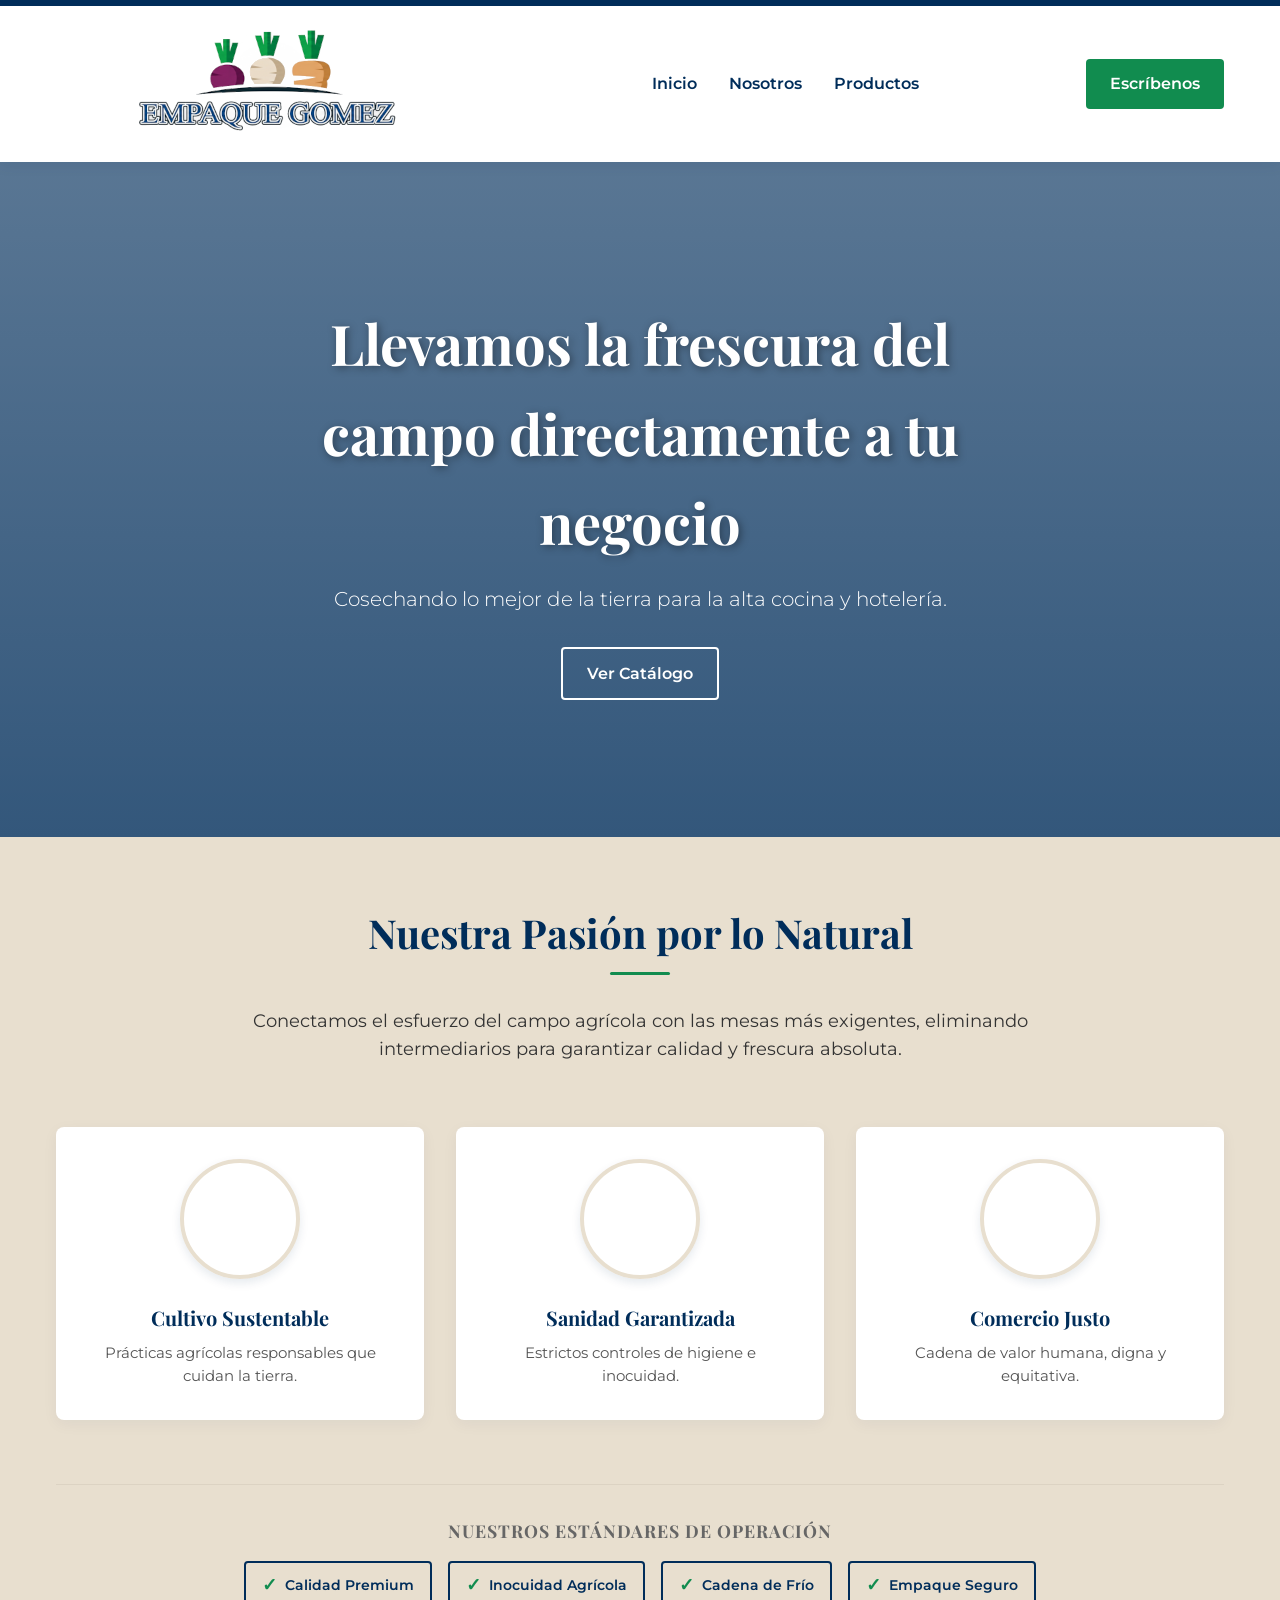
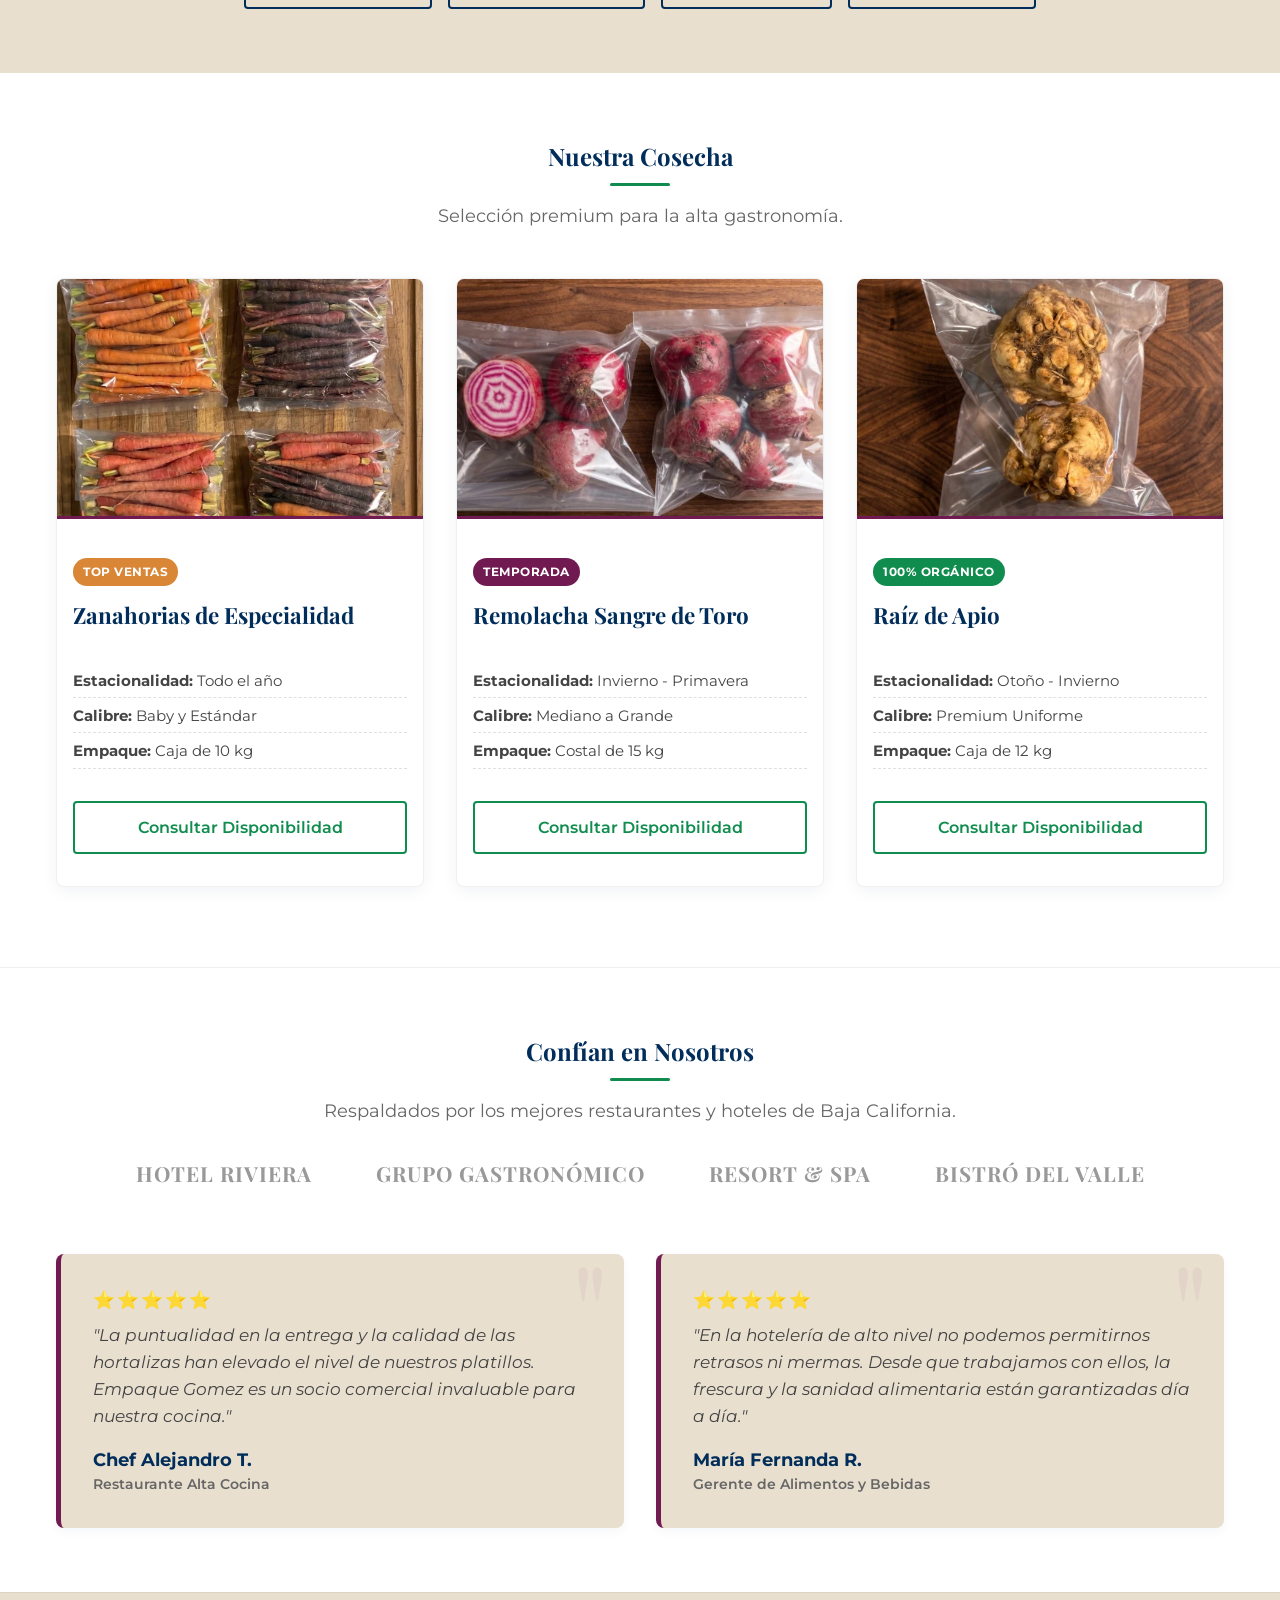
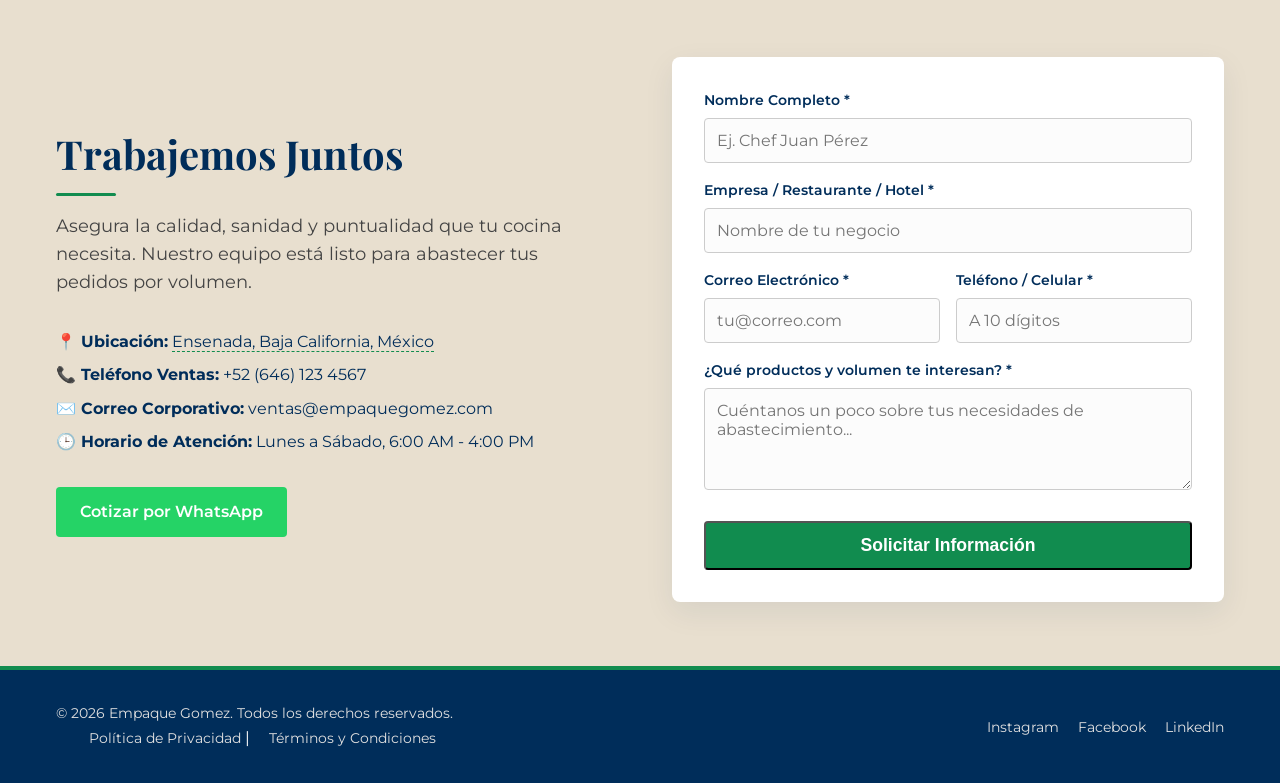
==== index.html @ 0c236c72 "Lanzamiento oficial de la Versión 1.0 de Empaque Gomez" ====
<!DOCTYPE html>
<html lang="es">
<head>
    <meta charset="UTF-8">
    <meta name="viewport" content="width=device-width, initial-scale=1.0">
    <title>Empaque Gomez | Cosechando lo mejor de la tierra</title>
    <meta name="description" content="Llevamos la frescura del campo directamente a tu negocio. Proveedores agrícolas para la alta cocina y hotelería en Baja California.">
    
    <link rel="preconnect" href="https://fonts.googleapis.com">
    <link rel="preconnect" href="https://fonts.gstatic.com" crossorigin>
    <link href="https://fonts.googleapis.com/css2?family=Montserrat:wght@300;400;600&family=Playfair+Display:wght@600;700&display=swap" rel="stylesheet">
    
    <link rel="stylesheet" href="assets/css/style.css">
</head>
<body>

    <header class="header">
        <div class="container nav-container">
            <div class="logo">
                <img src="assets/img/logo-empaque-gomez.png" alt="Logotipo Empaque Gomez">
            </div>
            <!-- Botón de Menú Móvil -->
            <div class="menu-toggle" id="mobile-menu">
                <span class="bar"></span>
                <span class="bar"></span>
                <span class="bar"></span>
            </div>
            <nav class="main-nav">
                <ul>
                    <li><a href="#inicio">Inicio</a></li>
                    <li><a href="#nosotros">Nosotros</a></li>
                    <li><a href="#productos">Productos</a></li>
                </ul>
            </nav>
            <a href="#contacto" class="btn btn-primary">Escríbenos</a>
        </div>
    </header>

    <main>
        <!-- SECCIÓN PRINCIPAL (HERO) -->
        <section id="inicio" class="hero">
            <!-- Video Autoreproducible de Fondo -->
            <video class="hero-video" autoplay muted playsinline>
                <source src="assets/img/hero-bg.mp4" type="video/mp4">
            </video>
            
            <!-- Capa de oscurecimiento (Overlay) -->
            <div class="hero-overlay"></div>
            
            <div class="container hero-content">
                <h1>Llevamos la frescura del campo directamente a tu negocio</h1>
                <p>Cosechando lo mejor de la tierra para la alta cocina y hotelería.</p>
                <a href="#productos" class="btn btn-secondary">Ver Catálogo</a>
            </div>
        </section>

        <!-- SOBRE NOSOTROS -->
        <section id="nosotros" class="about">
            <div class="container">
                <h2>Nuestra Pasión por lo Natural</h2>
                <p class="section-subtitle">Conectamos el esfuerzo del campo agrícola con las mesas más exigentes, eliminando intermediarios para garantizar calidad y frescura absoluta.</p>

                <!-- Cuadrícula de Valores -->
                <div class="values-grid">
                    
                    <!-- Tarjeta 1 -->
                    <div class="value-item" onclick="abrirModal('modal-sustentable')">
                        <div class="video-trigger">
                            <video class="value-video" autoplay loop muted playsinline>
                                <source src="assets/img/val-sustentable.mp4" type="video/mp4">
                            </video>
                            <div class="click-hint">Ver más ➕</div>
                        </div>
                        <h3>Cultivo Sustentable</h3>
                        <p>Prácticas agrícolas responsables que cuidan la tierra.</p>
                    </div>
                    
                    <!-- Tarjeta 2 -->
                    <div class="value-item" onclick="abrirModal('modal-sanidad')">
                        <div class="video-trigger">
                            <video class="value-video" autoplay loop muted playsinline>
                                <source src="assets/img/val-sanidad.mp4" type="video/mp4">
                            </video>
                            <div class="click-hint">Ver más ➕</div>
                        </div>
                        <h3>Sanidad Garantizada</h3>
                        <p>Estrictos controles de higiene e inocuidad.</p>
                    </div>
                    
                    <!-- Tarjeta 3 -->
                    <div class="value-item" onclick="abrirModal('modal-comercio')">
                        <div class="video-trigger">
                            <video class="value-video" autoplay loop muted playsinline>
                                <source src="assets/img/val-comercio.mp4" type="video/mp4">
                            </video>
                            <div class="click-hint">Ver más ➕</div>
                        </div>
                        <h3>Comercio Justo</h3>
                        <p>Cadena de valor humana, digna y equitativa.</p>
                    </div>
                    
                </div>

                <!-- Insignias de Certificaciones / Promesas -->
                <div class="certifications">
                    <h3>Nuestros Estándares de Operación</h3>
                    <div class="cert-logos">
                        <div class="cert-badge">Calidad Premium</div>
                        <div class="cert-badge">Inocuidad Agrícola</div>
                        <div class="cert-badge">Cadena de Frío</div>
                        <div class="cert-badge">Empaque Seguro</div>
                    </div>
                </div>
            </div>
        </section>

        <!-- CATÁLOGO DE PRODUCTOS -->
        <section id="productos" class="products">
            <div class="container">
                <h2>Nuestra Cosecha</h2>
                <p class="section-subtitle">Selección premium para la alta gastronomía.</p>
                
                <div class="product-grid">
                    <!-- Ficha de Producto 1 -->
                    <article class="product-card">
                        <img src="assets/img/zanahorias-especialidad.webp" alt="Zanahorias de Especialidad Orgánicas Empaque Gomez">
                        <div class="product-info">
                            <span class="badge badge-orange">Top Ventas</span>
                            <h3>Zanahorias de Especialidad</h3>
                            <div class="tech-specs">
                                <p><strong>Estacionalidad:</strong> Todo el año</p>
                                <p><strong>Calibre:</strong> Baby y Estándar</p>
                                <p><strong>Empaque:</strong> Caja de 10 kg</p>
                            </div>
                            <a href="#contacto" class="btn btn-outline">Consultar Disponibilidad</a>
                        </div>
                    </article>

                    <!-- Ficha de Producto 2 -->
                    <article class="product-card">
                        <img src="assets/img/remolacha-gourmet.webp" alt="Remolacha Gourmet">
                        <div class="product-info">
                            <span class="badge badge-purple">Temporada</span>
                            <h3>Remolacha Sangre de Toro</h3>
                            <div class="tech-specs">
                                <p><strong>Estacionalidad:</strong> Invierno - Primavera</p>
                                <p><strong>Calibre:</strong> Mediano a Grande</p>
                                <p><strong>Empaque:</strong> Costal de 15 kg</p>
                            </div>
                            <a href="#contacto" class="btn btn-outline">Consultar Disponibilidad</a>
                        </div>
                    </article>

                    <!-- Ficha de Producto 3 -->
                    <article class="product-card">
                        <img src="assets/img/raizapio-gourmet.webp" alt="Raíz de Apio Gourmet">
                        <div class="product-info">
                            <span class="badge badge-green">100% Orgánico</span>
                            <h3>Raíz de Apio</h3>
                            <div class="tech-specs">
                                <p><strong>Estacionalidad:</strong> Otoño - Invierno</p>
                                <p><strong>Calibre:</strong> Premium Uniforme</p>
                                <p><strong>Empaque:</strong> Caja de 12 kg</p>
                            </div>
                            <a href="#contacto" class="btn btn-outline">Consultar Disponibilidad</a>
                        </div>
                    </article>
                </div>
            </div>
        </section>

        <!-- PRUEBA SOCIAL / CONFIANZA -->
        <section class="trust">
            <div class="container">
                <h2>Confían en Nosotros</h2>
                <p class="section-subtitle">Respaldados por los mejores restaurantes y hoteles de Baja California.</p>
                
                <!-- Logos de Clientes (Placeholders elegantes) -->
                <div class="clients-logos">
                    <div class="logo-placeholder">Hotel Riviera</div>
                    <div class="logo-placeholder">Grupo Gastronómico</div>
                    <div class="logo-placeholder">Resort & Spa</div>
                    <div class="logo-placeholder">Bistró del Valle</div>
                </div>

                <!-- Testimonios de Clientes -->
                <div class="testimonials-grid">
                    <!-- Testimonio 1 -->
                    <div class="testimonial-card">
                        <div class="stars">⭐⭐⭐⭐⭐</div>
                        <p>"La puntualidad en la entrega y la calidad de las hortalizas han elevado el nivel de nuestros platillos. Empaque Gomez es un socio comercial invaluable para nuestra cocina."</p>
                        <div class="client-info">
                            <strong>Chef Alejandro T.</strong>
                            <span>Restaurante Alta Cocina</span>
                        </div>
                    </div>
                    
                    <!-- Testimonio 2 -->
                    <div class="testimonial-card">
                        <div class="stars">⭐⭐⭐⭐⭐</div>
                        <p>"En la hotelería de alto nivel no podemos permitirnos retrasos ni mermas. Desde que trabajamos con ellos, la frescura y la sanidad alimentaria están garantizadas día a día."</p>
                        <div class="client-info">
                            <strong>María Fernanda R.</strong>
                            <span>Gerente de Alimentos y Bebidas</span>
                        </div>
                    </div>
                </div>
            </div>
        </section>

        <!-- CONTACTO -->
        <section id="contacto" class="contact">
            <div class="container">
                <div class="contact-wrapper">
                    
                    <!-- Columna Izquierda: Información de Confianza -->
                    <div class="contact-info">
                        <h2>Trabajemos Juntos</h2>
                        <p>Asegura la calidad, sanidad y puntualidad que tu cocina necesita. Nuestro equipo está listo para abastecer tus pedidos por volumen.</p>
                        
                        <div class="info-details">
                            <p><strong>📍 Ubicación:</strong> <a href="https://maps.app.goo.gl/Wuhnkhsu7fAUBxmu7" target="_blank" rel="noopener noreferrer" class="map-link">Ensenada, Baja California, México</a></p>
                            <p><strong>📞 Teléfono Ventas:</strong> +52 (646) 123 4567</p>
                            <p><strong>✉️ Correo Corporativo:</strong> ventas@empaquegomez.com</p>
                            <p><strong>🕒 Horario de Atención:</strong> Lunes a Sábado, 6:00 AM - 4:00 PM</p>
                        </div>
                        
                        <!-- Botón Directo a WhatsApp -->
                        <a href="https://wa.me/526461234567" target="_blank" rel="noopener noreferrer" class="btn btn-whatsapp">
                            Cotizar por WhatsApp
                        </a>
                    </div>

                    <!-- Columna Derecha: Formulario de Captación -->
                    <div class="contact-form-container">
                        <form action="#" method="POST" class="contact-form">
                            
                            <div class="form-group">
                                <label for="nombre">Nombre Completo *</label>
                                <input type="text" id="nombre" name="nombre" required placeholder="Ej. Chef Juan Pérez">
                            </div>
                            
                            <div class="form-group">
                                <label for="empresa">Empresa / Restaurante / Hotel *</label>
                                <input type="text" id="empresa" name="empresa" required placeholder="Nombre de tu negocio">
                            </div>
                            
                            <div class="form-row">
                                <div class="form-group">
                                    <label for="correo">Correo Electrónico *</label>
                                    <input type="email" id="correo" name="correo" required placeholder="tu@correo.com">
                                </div>
                                <div class="form-group">
                                    <label for="telefono">Teléfono / Celular *</label>
                                    <input type="tel" id="telefono" name="telefono" required placeholder="A 10 dígitos">
                                </div>
                            </div>
                            
                            <div class="form-group">
                                <label for="mensaje">¿Qué productos y volumen te interesan? *</label>
                                <textarea id="mensaje" name="mensaje" rows="4" required placeholder="Cuéntanos un poco sobre tus necesidades de abastecimiento..."></textarea>
                            </div>
                            
                            <button type="submit" class="btn btn-primary btn-block">Solicitar Información</button>
                        </form>
                    </div>

                </div>
            </div>
        </section>
        <!-- ================= VENTANAS MODALES ================= -->
        
        <!-- Modal Sustentable -->
        <div id="modal-sustentable" class="modal">
            <div class="modal-content">
                <span class="close-btn" onclick="cerrarModal('modal-sustentable')">&times;</span>
                <!-- Video largo (15 seg) con controles -->
                <video class="modal-video" controls preload="none">
                    <source src="assets/img/full-sustentable.mp4" type="video/mp4">
                </video>
                <div class="modal-text">
                    <h3>Nuestro Compromiso con la Tierra</h3>
                    <p>Ensenada nos da lo mejor de sus suelos, y nosotros se lo devolvemos con prácticas agrícolas responsables. Minimizamos el impacto ambiental para garantizar un ecosistema saludable para las futuras cosechas.</p>
                </div>
            </div>
        </div>

        <!-- Modal Sanidad -->
        <div id="modal-sanidad" class="modal">
            <div class="modal-content">
                <span class="close-btn" onclick="cerrarModal('modal-sanidad')">&times;</span>
                <video class="modal-video" controls preload="none">
                    <source src="assets/img/full-sanidad.mp4" type="video/mp4">
                </video>
                <div class="modal-text">
                    <h3>Inocuidad Total en el Campo</h3>
                    <p>La inocuidad es el pilar de nuestra operación. Mantenemos controles absolutos en nuestras operaciones de campo en Baja California, alineándonos con los estrictos parámetros de auditoría PrimusGFS. Desde la recolección hasta tu cocina, la seguridad alimentaria es innegociable.</p>
                </div>
            </div>
        </div>

        <!-- Modal Comercio Justo -->
        <div id="modal-comercio" class="modal">
            <div class="modal-content">
                <span class="close-btn" onclick="cerrarModal('modal-comercio')">&times;</span>
                <video class="modal-video" controls preload="none">
                    <source src="assets/img/full-comercio.mp4" type="video/mp4">
                </video>
                <div class="modal-text">
                    <h3>Valor Humano</h3>
                    <p>Empaque Gomez es una familia extendida. Trabajar sin intermediarios nos permite asegurar un pago digno y directo a quienes trabajan la tierra con sus propias manos, elevando la calidad de vida de nuestra comunidad.</p>
                </div>
            </div>
        </div>
    </main>

    <!-- PIE DE PÁGINA -->
    <footer class="footer">
        <div class="container footer-content">
            <div class="footer-legal">
                <p>&copy; 2026 Empaque Gomez. Todos los derechos reservados.</p>
                <div class="legal-links">
                    <a href="privacidad.html">Política de Privacidad</a> | 
                    <a href="terminos.html">Términos y Condiciones</a>
                </div>
            </div>
            <div class="footer-social">
                <!-- Puedes cambiar el # por los enlaces reales de tus redes -->
                <a href="#" target="_blank" rel="noopener">Instagram</a>
                <a href="#" target="_blank" rel="noopener">Facebook</a>
                <a href="#" target="_blank" rel="noopener">LinkedIn</a>
            </div>
        </div>
    </footer>

    <script src="assets/js/script.js"></script>
</body>
</html>
---- assets/css/style.css ----
/* =========================================
   VARIABLES GLOBALES (Diseño del Logo)
   ========================================= */
:root {
    /* Paleta de Colores */
    --color-primary: #002D5A;    /* Azul Marino - Textos principales, Footer, Títulos */
    --color-action: #118C4F;     /* Verde Campo - Botones de CTA, Enlaces destacados */
    --color-accent-1: #701A51;   /* Morado Remolacha - Detalles elegantes, divisores */
    --color-accent-2: #D98736;   /* Naranja Zanahoria - Iconos, Alertas, Detalles */
    --color-bg-light: #E8DFCF;   /* Beige Nabo - Fondos de secciones alternas */
    --color-bg-white: #FFFFFF;   /* Blanco para fondos limpios */
    
    /* Tipografía */
    --font-heading: 'Playfair Display', serif; /* Elegancia para títulos */
    --font-body: 'Montserrat', sans-serif;     /* Limpieza para textos largos */
    
    /* Espaciado y Estructura */
    --spacing-sm: 8px;
    --spacing-md: 16px;
    --spacing-lg: 32px;
    --spacing-xl: 64px;
    --max-width: 1200px;
}

/* =========================================
   RESET BÁSICO
   ========================================= */
* {
    margin: 0;
    padding: 0;
    box-sizing: border-box;
}

html {
    scroll-behavior: smooth; /* Navegación suave entre secciones */
}

body {
    font-family: var(--font-body);
    background-color: var(--color-bg-white);
    color: var(--color-primary);
    line-height: 1.6;
}

/* =========================================
   ESTILOS GENERALES Y UTILIDADES
   ========================================= */
h1, h2, h3, h4, h5, h6 {
    font-family: var(--font-heading);
    color: var(--color-primary);
    margin-bottom: var(--spacing-md);
}

.container {
    max-width: var(--max-width);
    margin: 0 auto;
    padding: 0 var(--spacing-md);
}

/* =========================================
   BOTONES (CTAs)
   ========================================= */
.btn {
    display: inline-block;
    padding: 12px 24px;
    font-weight: 600;
    text-decoration: none;
    border-radius: 4px;
    transition: background-color 0.3s ease, transform 0.2s ease;
}

.btn-primary {
    background-color: var(--color-action);
    color: var(--color-bg-white);
}

.btn-primary:hover {
    background-color: #0e7341; /* Un verde un poco más oscuro */
    transform: translateY(-2px);
}

.btn-secondary {
    background-color: transparent;
    color: var(--color-bg-white);
    border: 2px solid var(--color-bg-white);
}

.btn-secondary:hover {
    background-color: var(--color-bg-white);
    color: var(--color-primary);
}

/* =========================================
   ESTILOS ESPECÍFICOS DE SECCIÓN (Borrador)
   ========================================= */
.header {
    background-color: var(--color-bg-white);
    box-shadow: 0 2px 10px rgba(0,0,0,0.1);
    position: sticky;
    top: 0;
    z-index: 100;
}

.nav-container {
    display: flex;
    justify-content: space-between;
    align-items: center;
    padding: var(--spacing-sm) var(--spacing-md);
}
/* =========================================
   CABECERA (HEADER) Y NAVEGACIÓN
   ========================================= */
.header {
    background-color: var(--color-bg-white);
    /* Sombra sutil con el azul corporativo para dar profundidad sin ser invasiva */
    box-shadow: 0 4px 12px rgba(0, 45, 90, 0.08); 
    position: sticky;
    top: 0;
    z-index: 100;
}

.main-nav ul {
    list-style: none;
    display: flex;
    gap: var(--spacing-lg);
}

.main-nav a {
    text-decoration: none;
    color: var(--color-primary);
    font-weight: 600;
    transition: color 0.3s ease; /* Transición suave, sin animaciones bruscas */
}

.main-nav a:hover {
    color: var(--color-action); /* Verde campo al pasar el mouse */
}

/* =========================================
   HERO SECTION (Actualizado con Video)
   ========================================= */
.hero {
    position: relative;
    min-height: 75vh;
    display: flex;
    align-items: center;
    text-align: center;
    padding: var(--spacing-xl) var(--spacing-md);
    overflow: hidden; /* Evita que el video se desborde */
}

.hero-video {
    position: absolute;
    top: 0;
    left: 0;
    width: 100%;
    height: 100%;
    object-fit: cover; /* Asegura que el video llene el espacio sin deformarse */
    z-index: 0;
}

.hero-overlay {
    position: absolute;
    top: 0;
    left: 0;
    width: 100%;
    height: 100%;
    /* Gradiente Azul Marino corporativo para asegurar legibilidad */
    background: linear-gradient(rgba(0, 45, 90, 0.65), rgba(0, 45, 90, 0.8));
    z-index: 1;
}

.hero-content {
    position: relative;
    z-index: 2; /* Sube el contenido por encima del video y del overlay */
    max-width: 800px;
    margin: 0 auto;
}

.hero h1 {
    color: var(--color-bg-white);
    font-size: 3.5rem;
    margin-bottom: var(--spacing-md);
    text-shadow: 2px 2px 8px rgba(0,0,0,0.4);
}

.hero p {
    color: var(--color-bg-white);
    font-size: 1.25rem;
    margin-bottom: var(--spacing-lg);
    font-weight: 300;
}

/* =========================================
   SECCIONES GENERALES Y SOBRE NOSOTROS
   ========================================= */
section {
    padding: var(--spacing-xl) 0; /* Da respiro y elegancia a la estructura */
}

.about {
    background-color: var(--color-bg-light); /* Usamos el beige orgánico para contrastar con el blanco */
    text-align: center;
}

.about h2 {
    font-size: 2.5rem;
    color: var(--color-primary);
    margin-bottom: var(--spacing-lg);
}

.about p {
    max-width: 800px;
    margin: 0 auto;
    font-size: 1.1rem;
    color: #333;
}

/* =========================================
   CATÁLOGO DE PRODUCTOS (Grid y Cards)
   ========================================= */
.products {
    background-color: var(--color-bg-white);
    text-align: center;
}

.section-subtitle {
    margin-bottom: var(--spacing-lg);
    color: #666;
    font-size: 1.1rem;
}

/* Cuadrícula responsiva automática */
.product-grid {
    display: grid;
    grid-template-columns: repeat(auto-fit, minmax(300px, 1fr));
    gap: var(--spacing-lg);
    padding: var(--spacing-md) 0;
}

/* Tarjeta de producto */
.product-card {
    background-color: var(--color-bg-white);
    border-radius: 8px;
    box-shadow: 0 4px 15px rgba(0, 45, 90, 0.06); /* Sombra muy sutil */
    border: 1px solid #f0f0f0;
    overflow: hidden; /* Mantiene la imagen dentro de los bordes redondeados */
    text-align: left;
    transition: transform 0.3s ease, box-shadow 0.3s ease;
}

/* Efecto hover suave al pasar el ratón */
.product-card:hover {
    transform: translateY(-8px);
    box-shadow: 0 12px 25px rgba(0, 45, 90, 0.12);
}

.product-card img {
    width: 100%;
    height: 240px;
    object-fit: cover; /* Asegura que las fotos no se deformen */
    border-bottom: 3px solid var(--color-accent-1); /* Un toque sutil del morado remolacha */
}

.product-info {
    padding: var(--spacing-lg) var(--spacing-md);
}

.product-info h3 {
    font-size: 1.4rem;
    margin-bottom: var(--spacing-md);
    min-height: 55px; /* Alinea los títulos si uno es más largo que otro */
}

.tech-specs {
    font-size: 0.95rem;
    color: #444;
    margin-bottom: var(--spacing-lg);
}

.tech-specs p {
    margin-bottom: 6px;
    border-bottom: 1px dashed #e0e0e0;
    padding-bottom: 4px;
}

/* Botón secundario para tarjetas */
.btn-outline {
    display: block;
    text-align: center;
    background-color: transparent;
    color: var(--color-action); /* Verde campo */
    border: 2px solid var(--color-action);
    padding: 12px;
    border-radius: 4px;
    text-decoration: none;
    font-weight: 600;
    transition: all 0.3s ease;
}

.btn-outline:hover {
    background-color: var(--color-action);
    color: var(--color-bg-white);
}

/* =========================================
   SECCIÓN DE CONTACTO Y FORMULARIO
   ========================================= */
.contact {
    background-color: var(--color-bg-light); /* Fondo beige suave para contrastar */
    border-top: 1px solid #dcd3c3;
}

.contact-wrapper {
    display: grid;
    grid-template-columns: 1fr 1fr;
    gap: var(--spacing-xl);
    align-items: center;
}

.contact-info h2 {
    font-size: 2.5rem;
    margin-bottom: var(--spacing-md);
}

.contact-info p {
    font-size: 1.1rem;
    color: #444;
    margin-bottom: var(--spacing-lg);
}

.info-details {
    margin-bottom: var(--spacing-lg);
}

.info-details p {
    font-size: 1rem;
    color: var(--color-primary);
    margin-bottom: var(--spacing-sm);
}

/* Botón especial para WhatsApp */
.btn-whatsapp {
    background-color: #25D366;
    color: var(--color-bg-white);
}

.btn-whatsapp:hover {
    background-color: #128C7E;
    transform: translateY(-2px);
    box-shadow: 0 4px 10px rgba(37, 211, 102, 0.3);
}

/* Contenedor del Formulario (Tarjeta Blanca) */
.contact-form-container {
    background-color: var(--color-bg-white);
    padding: var(--spacing-lg);
    border-radius: 8px;
    box-shadow: 0 10px 30px rgba(0, 45, 90, 0.08); /* Sombra elegante */
}

.contact-form .form-group {
    margin-bottom: var(--spacing-md);
}

.contact-form .form-row {
    display: grid;
    grid-template-columns: 1fr 1fr;
    gap: var(--spacing-md);
}

.contact-form label {
    display: block;
    margin-bottom: 6px;
    font-weight: 600;
    font-size: 0.9rem;
    color: var(--color-primary);
}

/* Estilos de los campos de entrada */
.contact-form input,
.contact-form textarea {
    width: 100%;
    padding: 12px;
    border: 1px solid #ccc;
    border-radius: 4px;
    font-family: var(--font-body);
    font-size: 1rem;
    background-color: #fcfcfc;
    transition: all 0.3s ease;
}

/* Efecto al hacer clic/escribir en un campo */
.contact-form input:focus,
.contact-form textarea:focus {
    outline: none;
    border-color: var(--color-action); /* Verde corporativo */
    background-color: var(--color-bg-white);
    box-shadow: 0 0 0 3px rgba(17, 140, 79, 0.15);
}

/* Botón de ancho completo para el formulario */
.btn-block {
    width: 100%;
    margin-top: var(--spacing-sm);
    font-size: 1.1rem;
}

/* =========================================
   MEDIA QUERIES (DISEÑO RESPONSIVO)
   ========================================= */
/* Ajustes para Tablets y Teléfonos */
@media (max-width: 850px) {
    .contact-wrapper {
        grid-template-columns: 1fr; /* Apila las dos columnas */
        gap: var(--spacing-lg);
    }
    
    .contact-info {
        text-align: center;
    }
    
    .hero h1 {
        font-size: 2.5rem;
    }
}

@media (max-width: 500px) {
    .contact-form .form-row {
        grid-template-columns: 1fr; /* Apila los campos de correo y teléfono */
    }
    
    .nav-container {
        flex-direction: column;
        gap: var(--spacing-sm);
    }
}

/* =========================================
   INYECCIÓN DE COLOR Y DETALLES GOURMET
   ========================================= */

/* 1. Barra superior multicolor usando los 3 colores del logo */
body {
    border-top: 6px solid var(--color-primary);
    background-image: linear-gradient(to right, var(--color-accent-1) 33%, var(--color-bg-light) 33%, var(--color-bg-light) 66%, var(--color-accent-2) 66%);
    background-size: 100% 6px;
    background-repeat: no-repeat;
    background-position: top;
}

/* 2. Subrayado elegante para los Títulos de las Secciones */
section h2 {
    position: relative;
    display: inline-block;
    padding-bottom: 10px;
}

section h2::after {
    content: '';
    position: absolute;
    left: 50%;
    bottom: 0;
    transform: translateX(-50%);
    width: 60px;
    height: 3px;
    background-color: var(--color-action); /* Verde campo */
    border-radius: 2px;
}

/* Alineación especial para el título de contacto que está a la izquierda */
.contact-info h2::after {
    left: 0;
    transform: none;
}

/* 3. Estilos para las Etiquetas (Badges) de los productos */
.badge {
    display: inline-block;
    padding: 4px 10px;
    border-radius: 20px;
    font-size: 0.75rem;
    font-weight: 700;
    text-transform: uppercase;
    letter-spacing: 0.5px;
    margin-bottom: 12px;
    color: var(--color-bg-white);
}

/* Aplicando los colores del logo a las etiquetas */
.badge-orange { background-color: var(--color-accent-2); } /* Naranja Zanahoria */
.badge-purple { background-color: var(--color-accent-1); } /* Morado Remolacha */
.badge-green { background-color: var(--color-action); }    /* Verde Campo */

/* 4. Toque de color al pasar el mouse por las tarjetas */
.product-card:hover {
    border-color: var(--color-action);
    box-shadow: 0 12px 25px rgba(17, 140, 79, 0.15); /* La sombra cambia sutilmente a verde */
}

/* Botones de tarjeta llenos de color al hacer hover */
.btn-outline:hover {
    background-color: var(--color-action);
    color: var(--color-bg-white);
    border-color: var(--color-action);
}

/* =========================================
   PIE DE PÁGINA (FOOTER) A TODO COLOR
   ========================================= */
.footer {
    background-color: var(--color-primary); /* Azul Marino Corporativo */
    color: var(--color-bg-white);
    padding: var(--spacing-lg) 0;
    text-align: center;
    border-top: 4px solid var(--color-action); /* Línea verde de contraste */
}

.footer p {
    color: #e0e0e0;
    font-size: 0.9rem;
}

/* =========================================
   PRUEBA SOCIAL (CLIENTES Y TESTIMONIOS)
   ========================================= */
.trust {
    background-color: var(--color-bg-white);
    text-align: center;
    border-top: 1px solid #f0f0f0;
}

/* Cuadrícula de Logos de Clientes */
.clients-logos {
    display: flex;
    flex-wrap: wrap;
    justify-content: center;
    align-items: center;
    gap: var(--spacing-xl);
    margin-top: var(--spacing-lg);
    margin-bottom: var(--spacing-xl);
}

/* Efecto elegante para los logos (escala de grises que se ilumina al pasar el ratón) */
.logo-placeholder {
    font-family: var(--font-heading);
    font-size: 1.3rem;
    color: #999;
    font-weight: 700;
    text-transform: uppercase;
    letter-spacing: 1px;
    filter: grayscale(100%);
    transition: all 0.3s ease;
    cursor: default;
}

.logo-placeholder:hover {
    color: var(--color-primary); /* Azul marino */
    transform: scale(1.05);
}

/* Cuadrícula de Testimonios */
.testimonials-grid {
    display: grid;
    grid-template-columns: repeat(auto-fit, minmax(300px, 1fr));
    gap: var(--spacing-lg);
    text-align: left;
}

/* Tarjetas de Testimonios */
.testimonial-card {
    background-color: var(--color-bg-light); /* Beige orgánico */
    padding: var(--spacing-lg);
    border-radius: 8px;
    border-left: 5px solid var(--color-accent-1); /* Acento Morado Remolacha */
    box-shadow: 0 4px 10px rgba(0, 45, 90, 0.04);
    position: relative;
    overflow: hidden;
}

/* Comilla decorativa de fondo usando CSS puro */
.testimonial-card::before {
    content: '"';
    position: absolute;
    top: -10px;
    right: 15px;
    font-family: var(--font-heading);
    font-size: 8rem;
    color: rgba(112, 26, 81, 0.05); /* Morado muy transparente */
    line-height: 1;
    z-index: 0;
}

.stars {
    font-size: 1.1rem;
    margin-bottom: var(--spacing-sm);
    letter-spacing: 2px;
    position: relative;
    z-index: 1;
}

.testimonial-card p {
    font-style: italic;
    color: #444;
    margin-bottom: var(--spacing-md);
    position: relative;
    z-index: 1;
    font-size: 1.05rem;
}

.client-info {
    display: flex;
    flex-direction: column;
    position: relative;
    z-index: 1;
}

.client-info strong {
    color: var(--color-primary);
    font-size: 1.1rem;
}

.client-info span {
    font-size: 0.85rem;
    color: #666;
    font-weight: 600;
}
/* =========================================
   SOBRE NOSOTROS (Valores y Certificaciones)
   ========================================= */
.values-grid {
    display: grid;
    grid-template-columns: repeat(auto-fit, minmax(250px, 1fr));
    gap: var(--spacing-lg);
    margin-top: var(--spacing-xl);
    margin-bottom: var(--spacing-xl);
}

/* Tarjetas de Valores */
.value-item {
    background-color: var(--color-bg-white);
    padding: var(--spacing-lg);
    border-radius: 8px;
    box-shadow: 0 4px 15px rgba(0, 45, 90, 0.05);
    transition: transform 0.3s ease;
}

.value-item:hover {
    transform: translateY(-5px);
}

/* Videos en lugar de iconos */
.value-video {
    width: 120px;
    height: 120px;
    object-fit: cover; /* Asegura que el video llene el círculo sin deformarse */
    border-radius: 50%; /* Convierte el video en un círculo perfecto */
    border: 4px solid var(--color-bg-light); /* Borde claro para resaltar */
    box-shadow: 0 4px 10px rgba(0, 45, 90, 0.1);
    margin: 0 auto var(--spacing-md) auto; /* Lo centra horizontalmente */
    display: block;
    transition: transform 0.3s ease, border-color 0.3s ease;
}

/* Efecto al pasar el ratón por la tarjeta */
.value-item:hover .value-video {
    transform: scale(1.05);
    border-color: var(--color-action); /* El borde se pinta de verde campo */
}

.value-item h3 {
    font-size: 1.25rem;
    color: var(--color-primary);
    margin-bottom: var(--spacing-sm);
}

.value-item p {
    font-size: 0.95rem;
    color: #555;
    line-height: 1.5;
}

/* Sección interna de Certificaciones */
.certifications {
    border-top: 1px solid #dcd3c3; /* Línea divisoria suave */
    padding-top: var(--spacing-lg);
}

.certifications h3 {
    font-size: 1.1rem;
    color: #666;
    margin-bottom: var(--spacing-md);
    text-transform: uppercase;
    letter-spacing: 1px;
}

.cert-logos {
    display: flex;
    flex-wrap: wrap;
    justify-content: center;
    gap: var(--spacing-md);
}

/* Diseño de las insignias */
.cert-badge {
    background-color: transparent;
    border: 2px solid var(--color-primary); /* Azul Marino */
    color: var(--color-primary);
    padding: 8px 16px;
    border-radius: 4px;
    font-weight: 600;
    font-size: 0.9rem;
    display: flex;
    align-items: center;
    gap: 8px;
}

/* Agregando una palomita verde de verificación mediante CSS */
.cert-badge::before {
    content: '✓';
    color: var(--color-action); /* Verde Campo */
    font-weight: bold;
    font-size: 1.1rem;
}
/* =========================================
   ENLACE DE UBICACIÓN (Google Maps)
   ========================================= */
.map-link {
    color: var(--color-primary); /* Azul Marino */
    text-decoration: none;
    border-bottom: 1px dashed var(--color-action); /* Subrayado verde punteado sutil */
    transition: color 0.3s ease, border-color 0.3s ease;
}

.map-link:hover {
    color: var(--color-action); /* Cambia a verde al pasar el ratón */
    border-bottom: 1px solid var(--color-action); /* Subrayado sólido */
}

/* =========================================
   ESTILOS DE MODALES Y VIDEOS CLICKABLES
   ========================================= */

/* Indicador de "Click" en la tarjeta */
.value-item {
    cursor: pointer;
}

.video-trigger {
    position: relative;
    display: inline-block;
}

.click-hint {
    position: absolute;
    bottom: 5px;
    left: 50%;
    transform: translateX(-50%);
    background-color: var(--color-action);
    color: white;
    font-size: 0.75rem;
    font-weight: bold;
    padding: 2px 10px;
    border-radius: 12px;
    opacity: 0; /* Oculto por defecto */
    transition: opacity 0.3s ease;
    box-shadow: 0 2px 5px rgba(0,0,0,0.2);
}

.value-item:hover .click-hint {
    opacity: 1; /* Aparece al pasar el ratón */
}

/* El fondo oscuro que cubre toda la pantalla */
.modal {
    display: none; /* Oculto por defecto, JavaScript lo mostrará */
    position: fixed;
    z-index: 999;
    left: 0;
    top: 0;
    width: 100%;
    height: 100%;
    background-color: rgba(0, 45, 90, 0.9); /* Azul marino muy oscuro y transparente */
    backdrop-filter: blur(5px); /* Efecto cristal elegante */
    overflow-y: auto;
}

/* La caja blanca del contenido */
.modal-content {
    background-color: var(--color-bg-white);
    margin: 5% auto; /* Centrado con espacio arriba */
    padding: var(--spacing-sm);
    border-radius: 8px;
    width: 90%;
    max-width: 700px;
    position: relative;
    animation: modalAparecer 0.4s ease-out;
}

@keyframes modalAparecer {
    from { opacity: 0; transform: translateY(-30px); }
    to { opacity: 1; transform: translateY(0); }
}

/* El botón de cerrar (la tachuela) */
.close-btn {
    position: absolute;
    right: 15px;
    top: 5px;
    color: #999;
    font-size: 35px;
    font-weight: bold;
    cursor: pointer;
    z-index: 10;
    transition: color 0.2s ease;
}

.close-btn:hover {
    color: var(--color-accent-2); /* Naranja al hacer hover */
}

/* El video extendido dentro del modal */
.modal-video {
    width: 100%;
    border-radius: 6px 6px 0 0;
    max-height: 400px;
    object-fit: cover;
    background-color: #000;
}

.modal-text {
    padding: var(--spacing-lg);
    text-align: left;
}

.modal-text h3 {
    color: var(--color-action);
    margin-bottom: var(--spacing-sm);
}

.modal-text p {
    color: #444;
    font-size: 1.05rem;
}

/* =========================================
   ESTILOS FINALES: FOOTER Y MENÚ MÓVIL
   ========================================= */
.footer-content {
    display: flex;
    justify-content: space-between;
    align-items: center;
    flex-wrap: wrap;
    gap: var(--spacing-md);
}

.legal-links a, .footer-social a {
    color: #e0e0e0;
    text-decoration: none;
    margin-left: 15px;
    font-size: 0.9rem;
    transition: color 0.3s ease;
}

.legal-links a:hover, .footer-social a:hover {
    color: var(--color-action); /* Se iluminan en verde al pasar el ratón */
}

/* Ocultar el botón hamburguesa en computadoras */
.menu-toggle {
    display: none;
    flex-direction: column;
    cursor: pointer;
    gap: 5px;
}

.menu-toggle .bar {
    width: 25px;
    height: 3px;
    background-color: var(--color-primary);
    transition: all 0.3s ease;
}

@media (max-width: 850px) {
    .menu-toggle {
        display: flex; /* Mostrar en celulares */
    }
    
    .main-nav {
        display: none; /* Ocultar menú normal por defecto en móviles */
        width: 100%;
        text-align: center;
        padding-top: var(--spacing-md);
    }
    
    .main-nav.active {
        display: block; /* La clase que agregará JavaScript */
    }
    
    .main-nav ul {
        flex-direction: column;
        gap: var(--spacing-md);
    }
    
    .nav-container {
        flex-wrap: wrap;
    }
    
    .footer-content {
        flex-direction: column;
        text-align: center;
    }
}
/* Continuaremos expandiendo las secciones (Hero, Productos, etc.) en el siguiente paso */
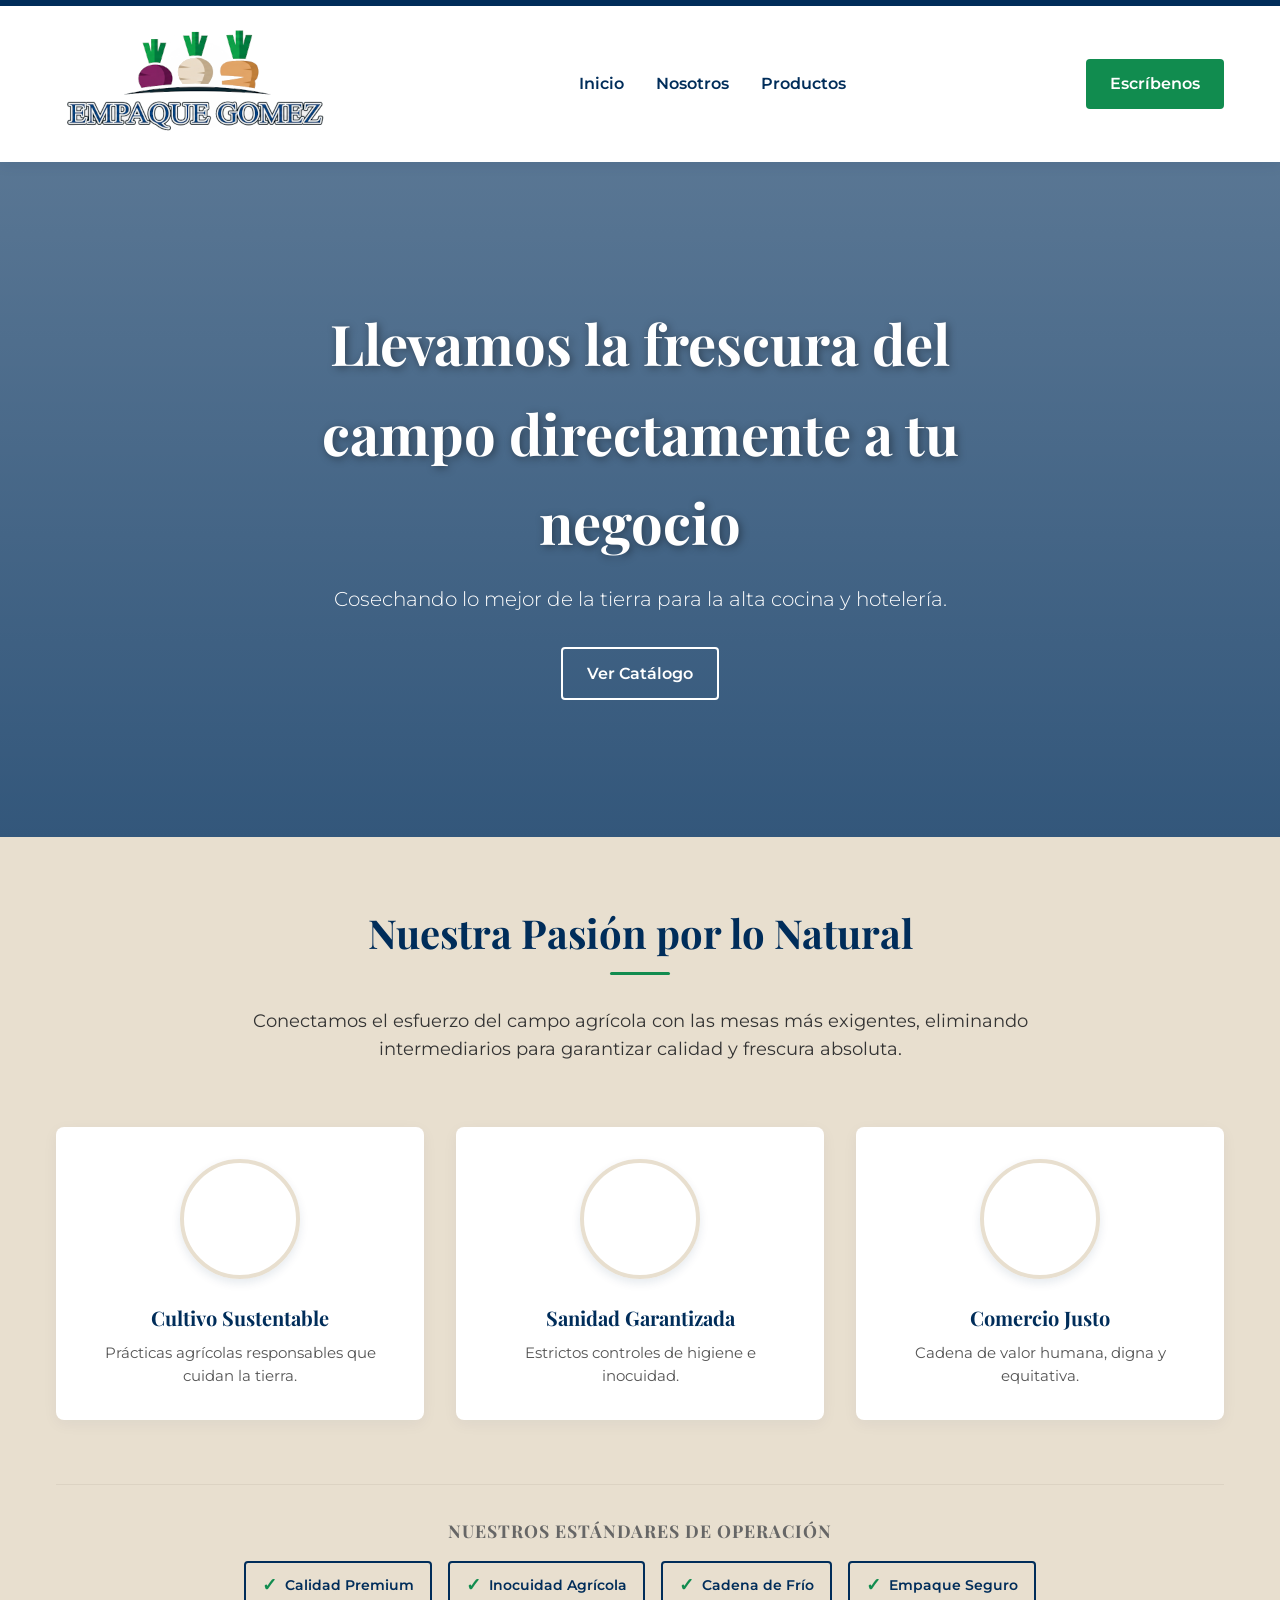
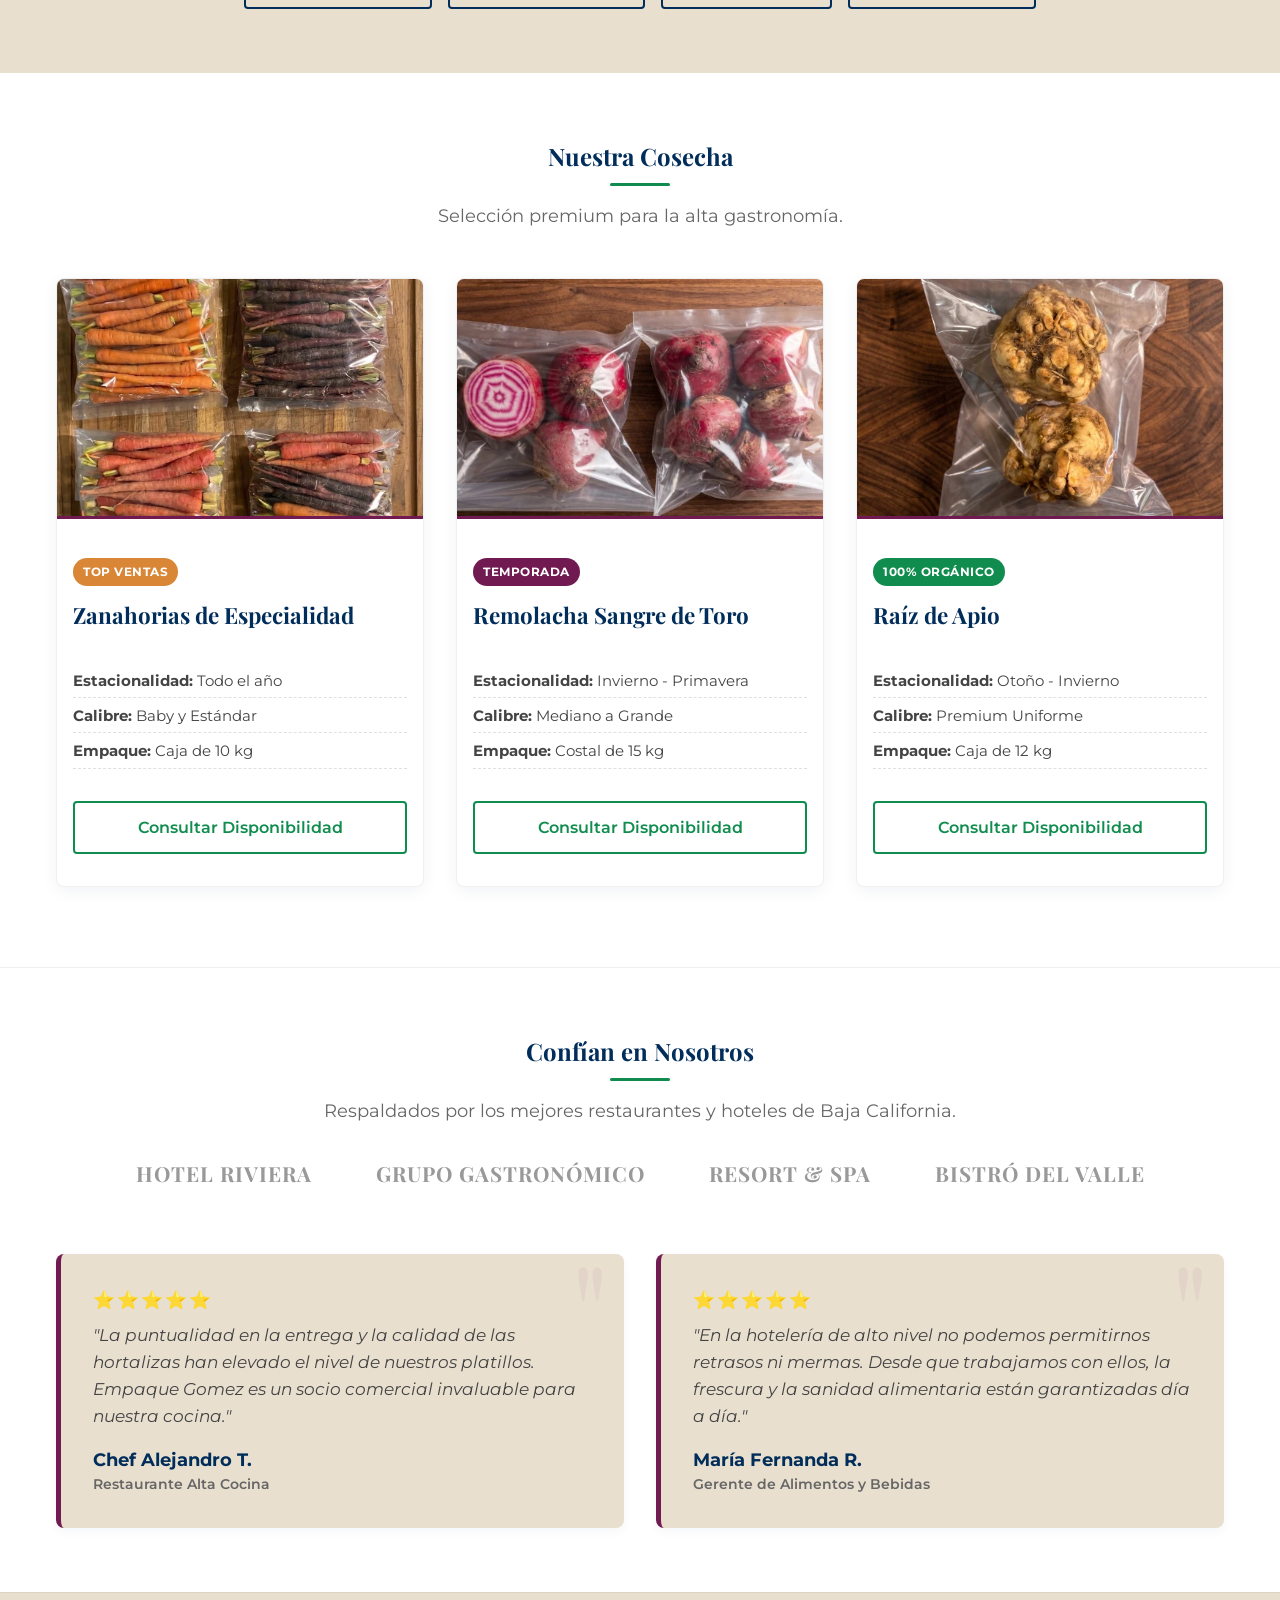
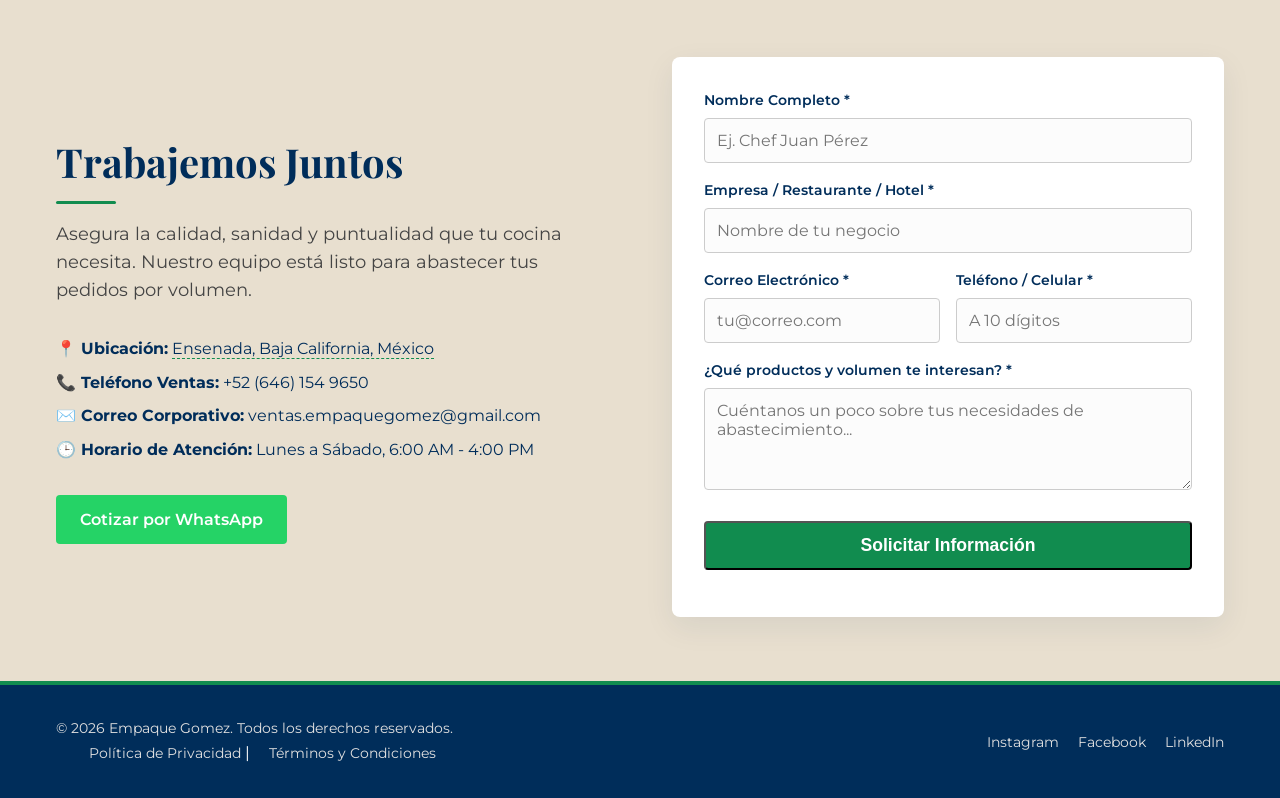
==== commit 6b813648: "Lanzamiento oficial de la Versión 1.0 de Empaque Gomez C- Formulario Ac- videos" ====
--- a/index.html
+++ b/index.html
@@ -220,20 +220,22 @@
                         
                         <div class="info-details">
                             <p><strong>📍 Ubicación:</strong> <a href="https://maps.app.goo.gl/Wuhnkhsu7fAUBxmu7" target="_blank" rel="noopener noreferrer" class="map-link">Ensenada, Baja California, México</a></p>
-                            <p><strong>📞 Teléfono Ventas:</strong> +52 (646) 123 4567</p>
-                            <p><strong>✉️ Correo Corporativo:</strong> ventas@empaquegomez.com</p>
+                            <p><strong>📞 Teléfono Ventas:</strong> +52 (646) 154 9650</p>
+                            <p><strong>✉️ Correo Corporativo:</strong> ventas.empaquegomez@gmail.com</p>
                             <p><strong>🕒 Horario de Atención:</strong> Lunes a Sábado, 6:00 AM - 4:00 PM</p>
                         </div>
                         
                         <!-- Botón Directo a WhatsApp -->
-                        <a href="https://wa.me/526461234567" target="_blank" rel="noopener noreferrer" class="btn btn-whatsapp">
+                        <a href="https://wa.me/526461549650" target="_blank" rel="noopener noreferrer" class="btn btn-whatsapp">
                             Cotizar por WhatsApp
                         </a>
                     </div>
 
                     <!-- Columna Derecha: Formulario de Captación -->
                     <div class="contact-form-container">
-                        <form action="#" method="POST" class="contact-form">
+                        <form id="contactForm" action="https://formspree.io/f/xaqzdbak" method="POST" class="contact-form">
+                            
+                            <input type="text" name="_gotcha" style="display:none">
                             
                             <div class="form-group">
                                 <label for="nombre">Nombre Completo *</label>
@@ -261,7 +263,8 @@
                                 <textarea id="mensaje" name="mensaje" rows="4" required placeholder="Cuéntanos un poco sobre tus necesidades de abastecimiento..."></textarea>
                             </div>
                             
-                            <button type="submit" class="btn btn-primary btn-block">Solicitar Información</button>
+                            <button type="submit" id="submitButton" class="btn btn-primary btn-block">Solicitar Información</button>
+                            <p id="statusMessage" style="text-align: center; margin-top: 15px; font-size: 0.9rem; color: #666;"></p>
                         </form>
                     </div>
 
@@ -334,5 +337,52 @@
     </footer>
 
     <script src="assets/js/script.js"></script>
+
+    <script>
+        var form = document.getElementById("contactForm");
+        
+        async function handleSubmit(event) {
+            event.preventDefault(); // Detiene el envío normal y evita que la página recargue
+            var button = document.getElementById("submitButton");
+            var status = document.getElementById("statusMessage");
+            var data = new FormData(event.target);
+
+            // Feedback visual: Avisa al usuario que está procesando
+            button.innerText = "Enviando Solicitud...";
+            button.disabled = true;
+            button.style.opacity = "0.7"; // Efecto visual de deshabilitado
+            status.innerHTML = ""; // Limpia mensajes anteriores
+
+            fetch(event.target.action, {
+                method: form.method,
+                body: data,
+                headers: {
+                    'Accept': 'application/json'
+                }
+            }).then(response => {
+                if (response.ok) {
+                    // REDIRECCIÓN DIRECTA: Cambiamos a la página de gracias de forma limpia
+                    window.location.href = "gracias.html"; 
+                } else {
+                    status.innerHTML = "Hubo un error al enviar tu solicitud. Por favor, intenta de nuevo.";
+                    status.style.color = "red";
+                    button.innerText = "Solicitar Información";
+                    button.disabled = false;
+                    button.style.opacity = "1";
+                }
+            }).catch(error => {
+                status.innerHTML = "Error de conexión. Verifica tu internet y vuelve a intentarlo.";
+                status.style.color = "red";
+                button.innerText = "Solicitar Información";
+                button.disabled = false;
+                button.style.opacity = "1";
+            });
+        }
+        
+        // Si el formulario existe, le añade el evento
+        if(form) {
+            form.addEventListener("submit", handleSubmit);
+        }
+    </script>
 </body>
 </html>
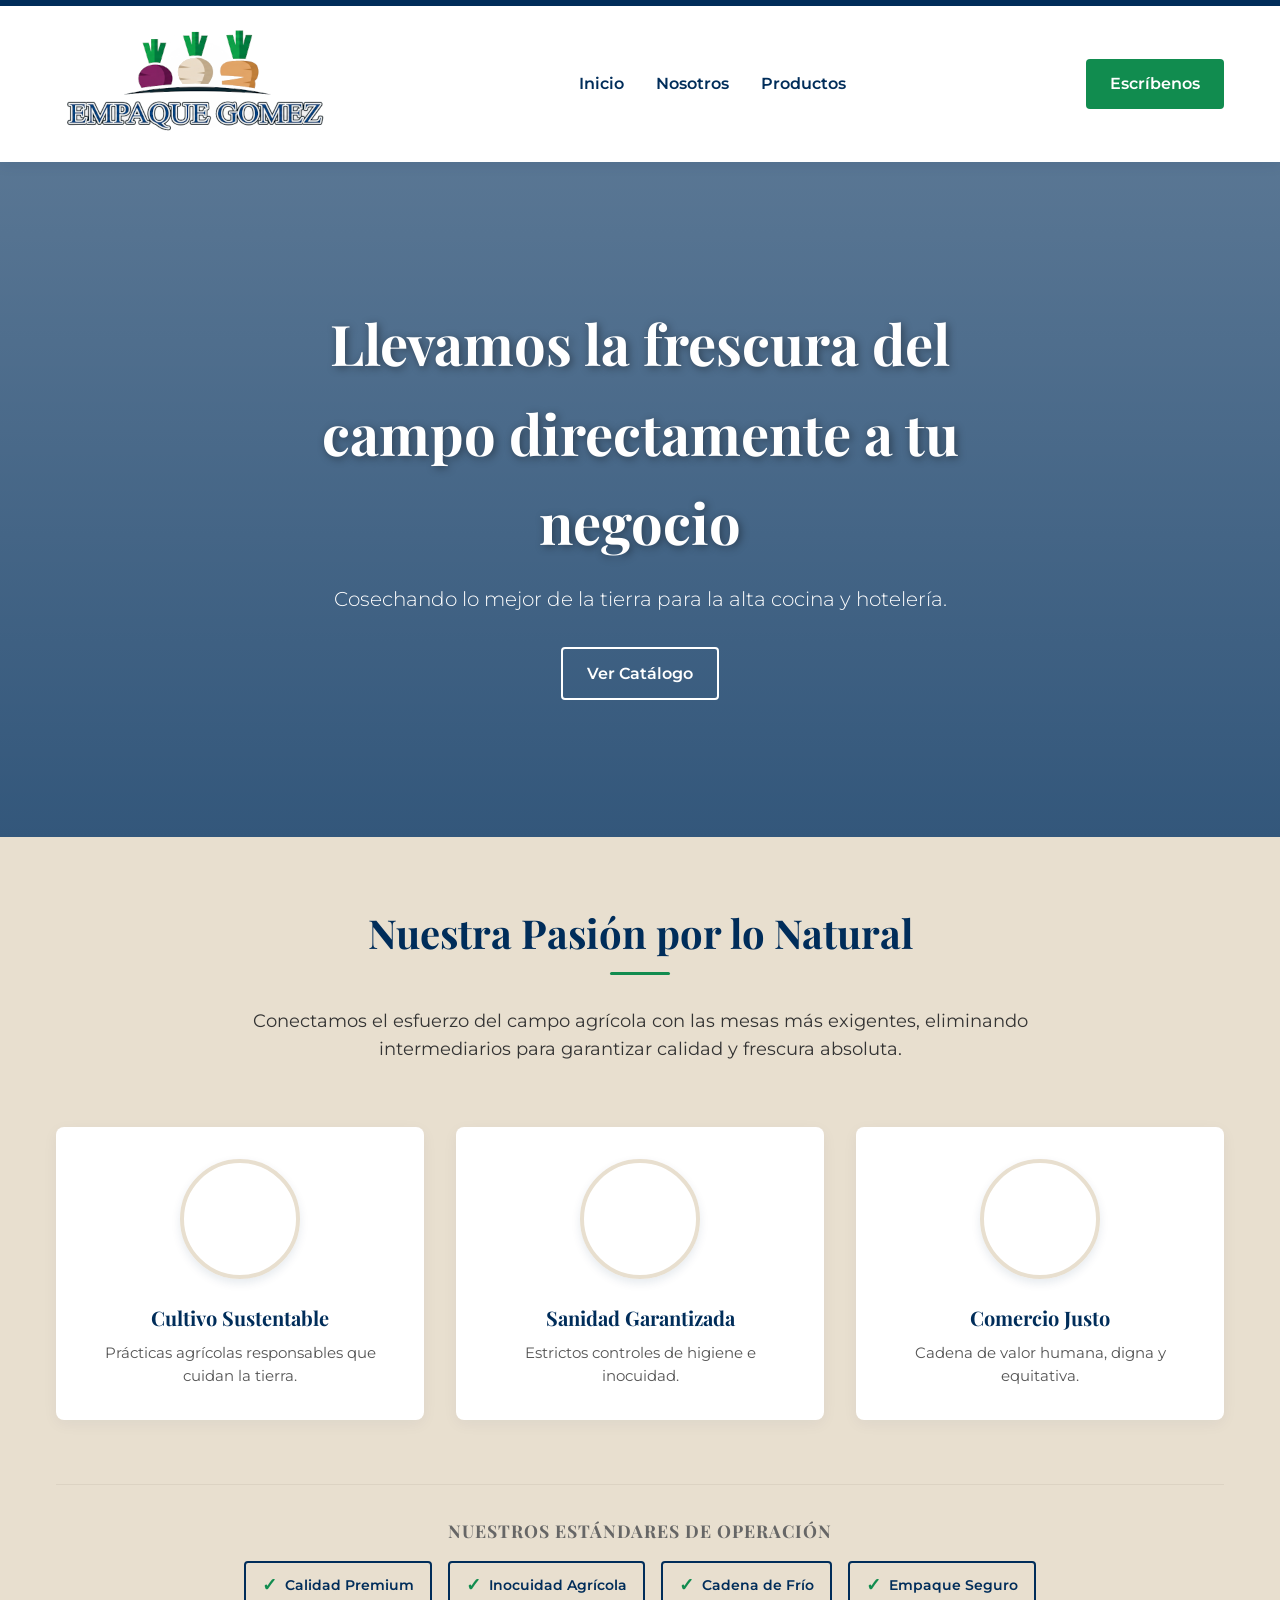
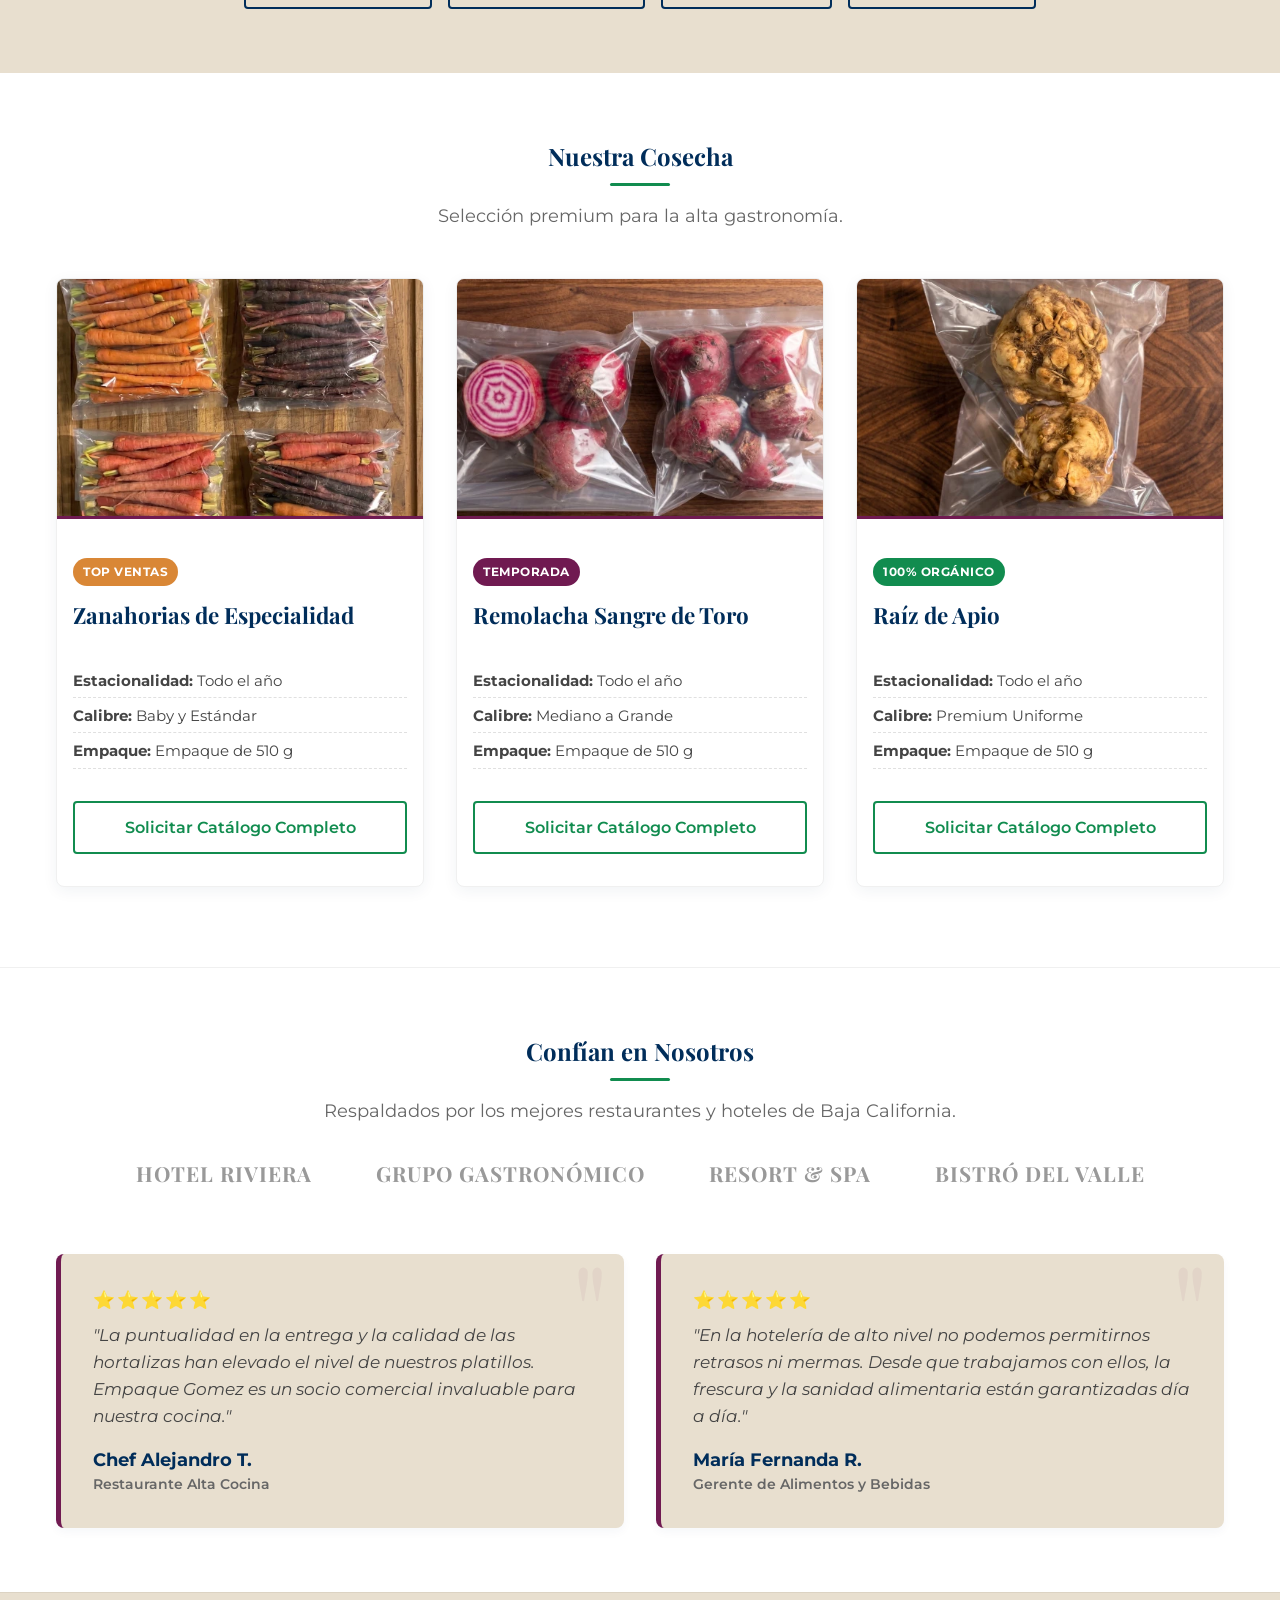
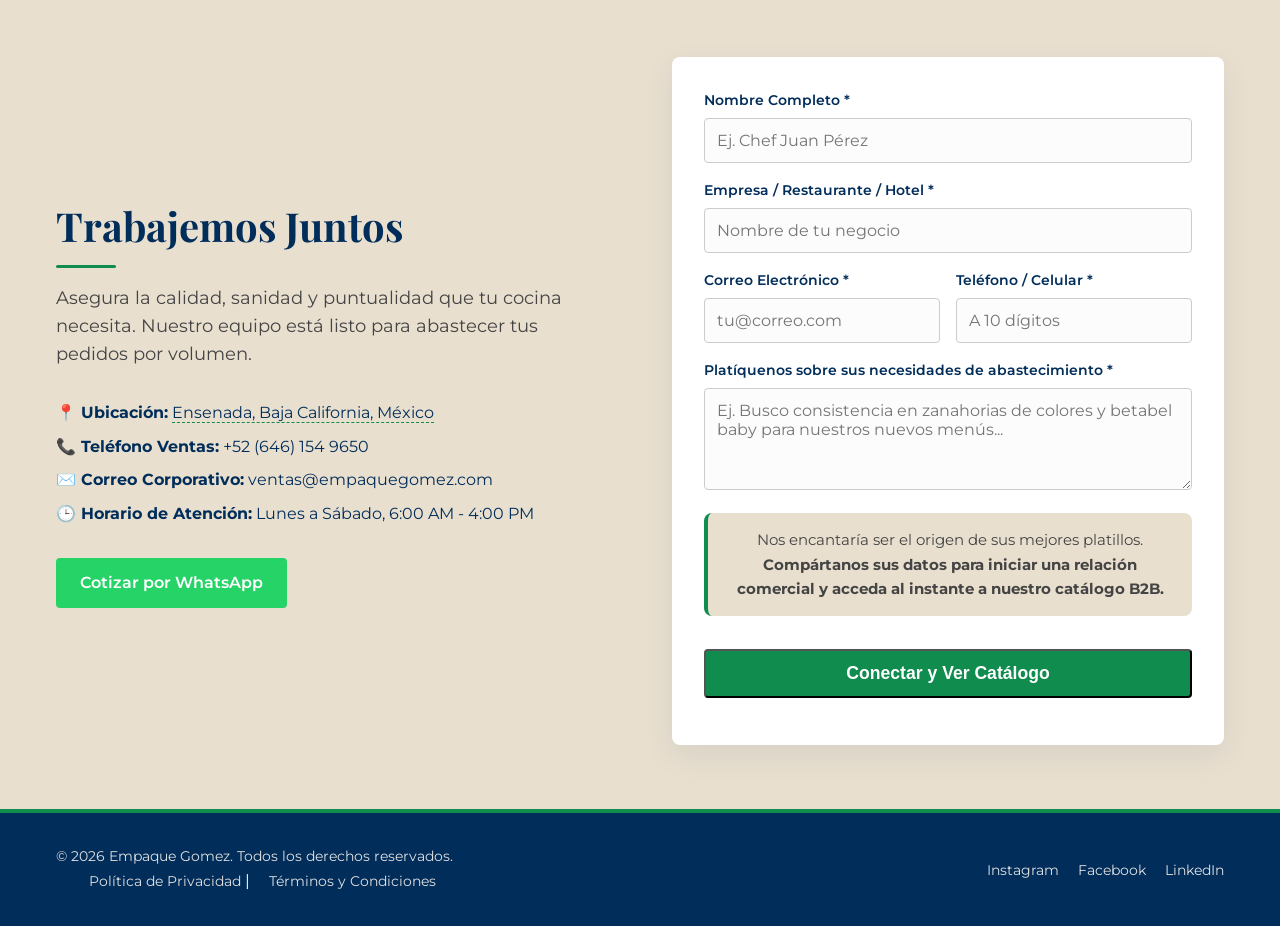
==== commit 9c6ed1c8: "Lanzamiento oficial de la Versión 1.0 de Empaque Gomez C- Catlogo y mejoras visuales." ====
--- a/index.html
+++ b/index.html
@@ -4,6 +4,7 @@
     <meta charset="UTF-8">
     <meta name="viewport" content="width=device-width, initial-scale=1.0">
     <title>Empaque Gomez | Cosechando lo mejor de la tierra</title>
+    <link rel="icon" type="image/png" href="assets/img/favicon.png">
     <meta name="description" content="Llevamos la frescura del campo directamente a tu negocio. Proveedores agrícolas para la alta cocina y hotelería en Baja California.">
     
     <link rel="preconnect" href="https://fonts.googleapis.com">
@@ -130,9 +131,9 @@
                             <div class="tech-specs">
                                 <p><strong>Estacionalidad:</strong> Todo el año</p>
                                 <p><strong>Calibre:</strong> Baby y Estándar</p>
-                                <p><strong>Empaque:</strong> Caja de 10 kg</p>
-                            </div>
-                            <a href="#contacto" class="btn btn-outline">Consultar Disponibilidad</a>
+                                <p><strong>Empaque:</strong> Empaque de 510 g</p>
+                            </div>
+                            <a href="#contacto" class="btn btn-outline">Solicitar Catálogo Completo</a>
                         </div>
                     </article>
 
@@ -143,11 +144,11 @@
                             <span class="badge badge-purple">Temporada</span>
                             <h3>Remolacha Sangre de Toro</h3>
                             <div class="tech-specs">
-                                <p><strong>Estacionalidad:</strong> Invierno - Primavera</p>
+                                <p><strong>Estacionalidad:</strong> Todo el año</p>
                                 <p><strong>Calibre:</strong> Mediano a Grande</p>
-                                <p><strong>Empaque:</strong> Costal de 15 kg</p>
-                            </div>
-                            <a href="#contacto" class="btn btn-outline">Consultar Disponibilidad</a>
+                                <p><strong>Empaque:</strong> Empaque de 510 g</p>
+                            </div>
+                            <a href="#contacto" class="btn btn-outline">Solicitar Catálogo Completo</a>
                         </div>
                     </article>
 
@@ -158,11 +159,11 @@
                             <span class="badge badge-green">100% Orgánico</span>
                             <h3>Raíz de Apio</h3>
                             <div class="tech-specs">
-                                <p><strong>Estacionalidad:</strong> Otoño - Invierno</p>
+                                <p><strong>Estacionalidad:</strong> Todo el año</p>
                                 <p><strong>Calibre:</strong> Premium Uniforme</p>
-                                <p><strong>Empaque:</strong> Caja de 12 kg</p>
-                            </div>
-                            <a href="#contacto" class="btn btn-outline">Consultar Disponibilidad</a>
+                                <p><strong>Empaque:</strong> Empaque de 510 g</p>
+                            </div>
+                            <a href="#contacto" class="btn btn-outline">Solicitar Catálogo Completo</a>
                         </div>
                     </article>
                 </div>
@@ -221,7 +222,7 @@
                         <div class="info-details">
                             <p><strong>📍 Ubicación:</strong> <a href="https://maps.app.goo.gl/Wuhnkhsu7fAUBxmu7" target="_blank" rel="noopener noreferrer" class="map-link">Ensenada, Baja California, México</a></p>
                             <p><strong>📞 Teléfono Ventas:</strong> +52 (646) 154 9650</p>
-                            <p><strong>✉️ Correo Corporativo:</strong> ventas.empaquegomez@gmail.com</p>
+                            <p><strong>✉️ Correo Corporativo:</strong> ventas@empaquegomez.com</p>
                             <p><strong>🕒 Horario de Atención:</strong> Lunes a Sábado, 6:00 AM - 4:00 PM</p>
                         </div>
                         
@@ -232,7 +233,7 @@
                     </div>
 
                     <!-- Columna Derecha: Formulario de Captación -->
-                    <div class="contact-form-container">
+                    <div class="contact-form-container">                        
                         <form id="contactForm" action="https://formspree.io/f/xaqzdbak" method="POST" class="contact-form">
                             
                             <input type="text" name="_gotcha" style="display:none">
@@ -259,11 +260,22 @@
                             </div>
                             
                             <div class="form-group">
-                                <label for="mensaje">¿Qué productos y volumen te interesan? *</label>
-                                <textarea id="mensaje" name="mensaje" rows="4" required placeholder="Cuéntanos un poco sobre tus necesidades de abastecimiento..."></textarea>
-                            </div>
-                            
-                            <button type="submit" id="submitButton" class="btn btn-primary btn-block">Solicitar Información</button>
+                                <label for="mensaje">Platíquenos sobre sus necesidades de abastecimiento *</label>
+                                <textarea id="mensaje" name="mensaje" rows="4" required placeholder="Ej. Busco consistencia en zanahorias de colores y betabel baby para nuestros nuevos menús..."></textarea>
+                            </div>
+                            
+                            <!-- Mensaje Cálido y Cercano B2B -->
+                            <div class="contact-text" style="text-align: center; margin-bottom: 25px; padding: 15px 20px; background-color: var(--color-bg-light); border-radius: 8px; border-left: 4px solid var(--color-action);">
+                                <p style="font-size: 0.95rem; color: #444; margin: 0; line-height: 1.6;">
+                                    Nos encantaría ser el origen de sus mejores platillos. <br>
+                                    <strong>Compártanos sus datos para iniciar una relación comercial y acceda al instante a nuestro catálogo B2B.</strong>
+                                </p>
+                            </div>
+                            
+                            <button type="submit" id="submitButton" class="btn btn-primary btn-block" style="font-weight: 600; font-size: 1.1rem; padding: 12px;">
+                                Conectar y Ver Catálogo
+                            </button>
+                            
                             <p id="statusMessage" style="text-align: center; margin-top: 15px; font-size: 0.9rem; color: #666;"></p>
                         </form>
                     </div>
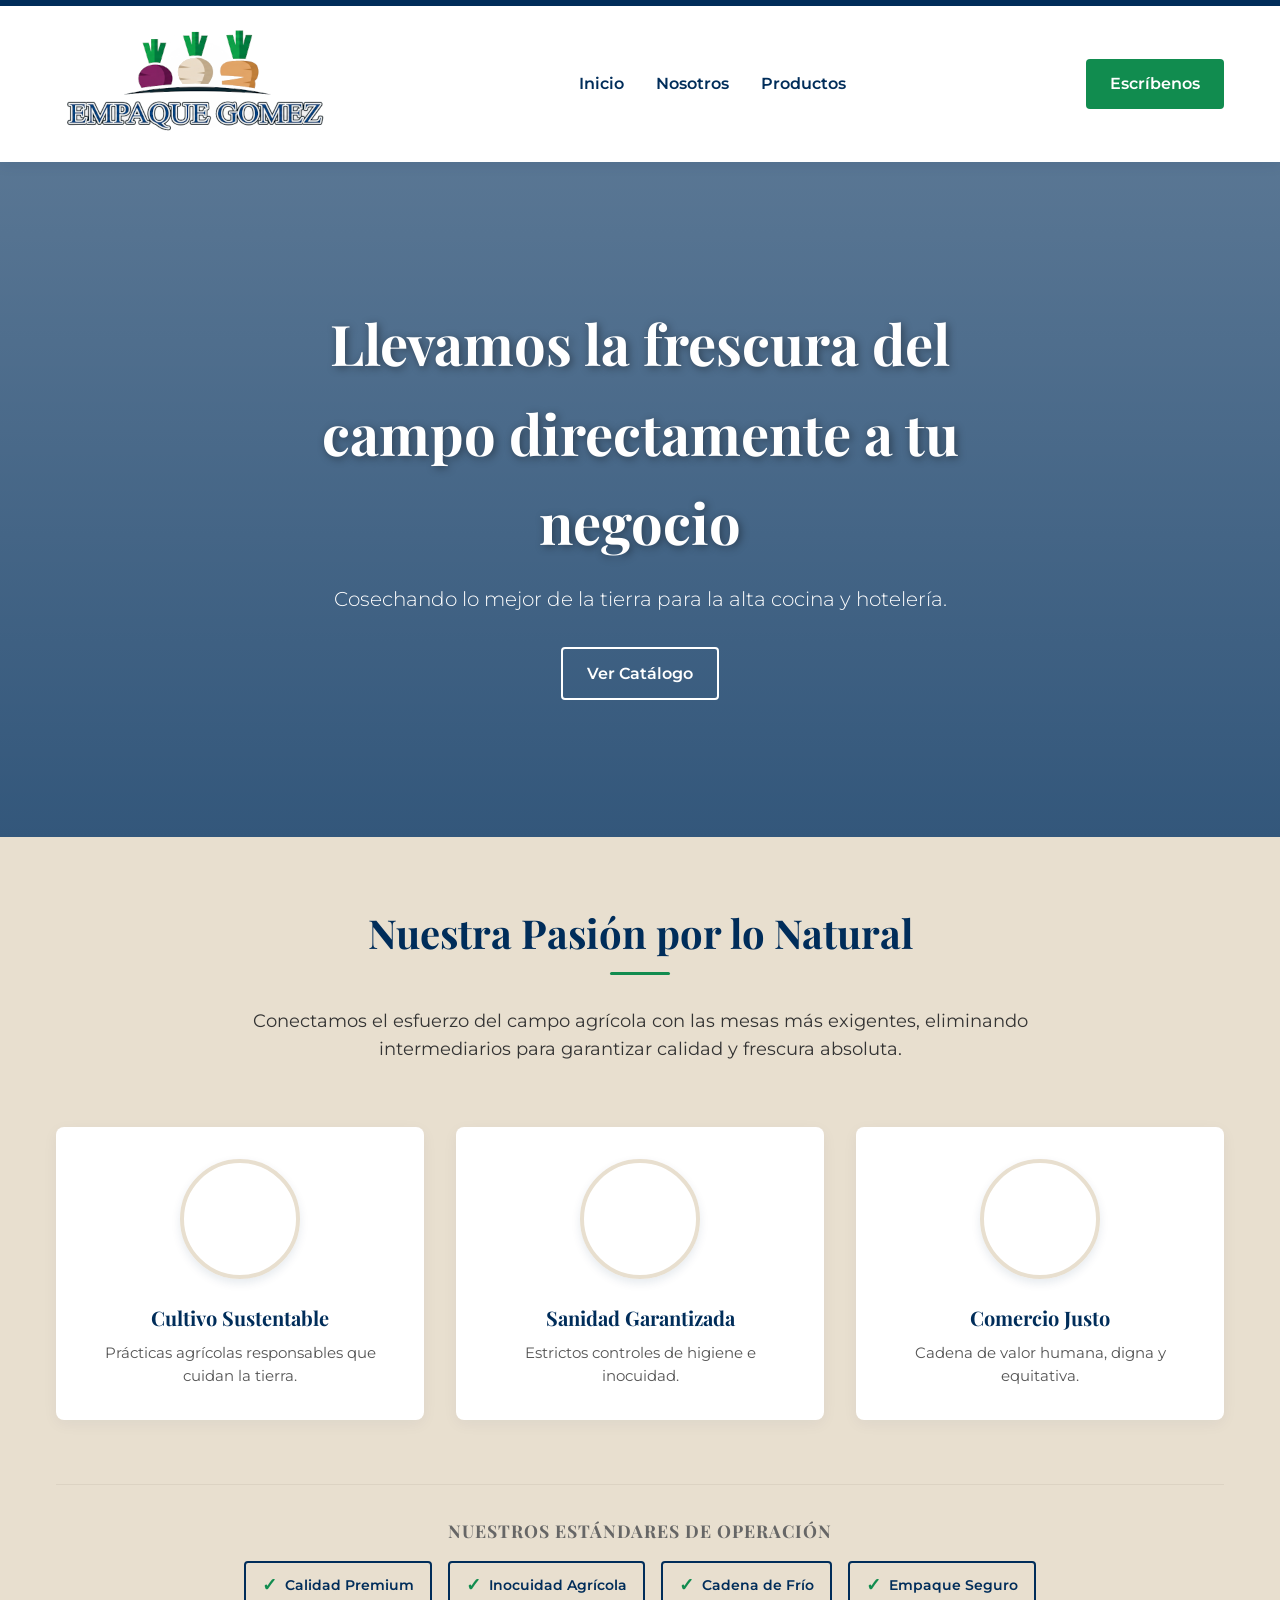
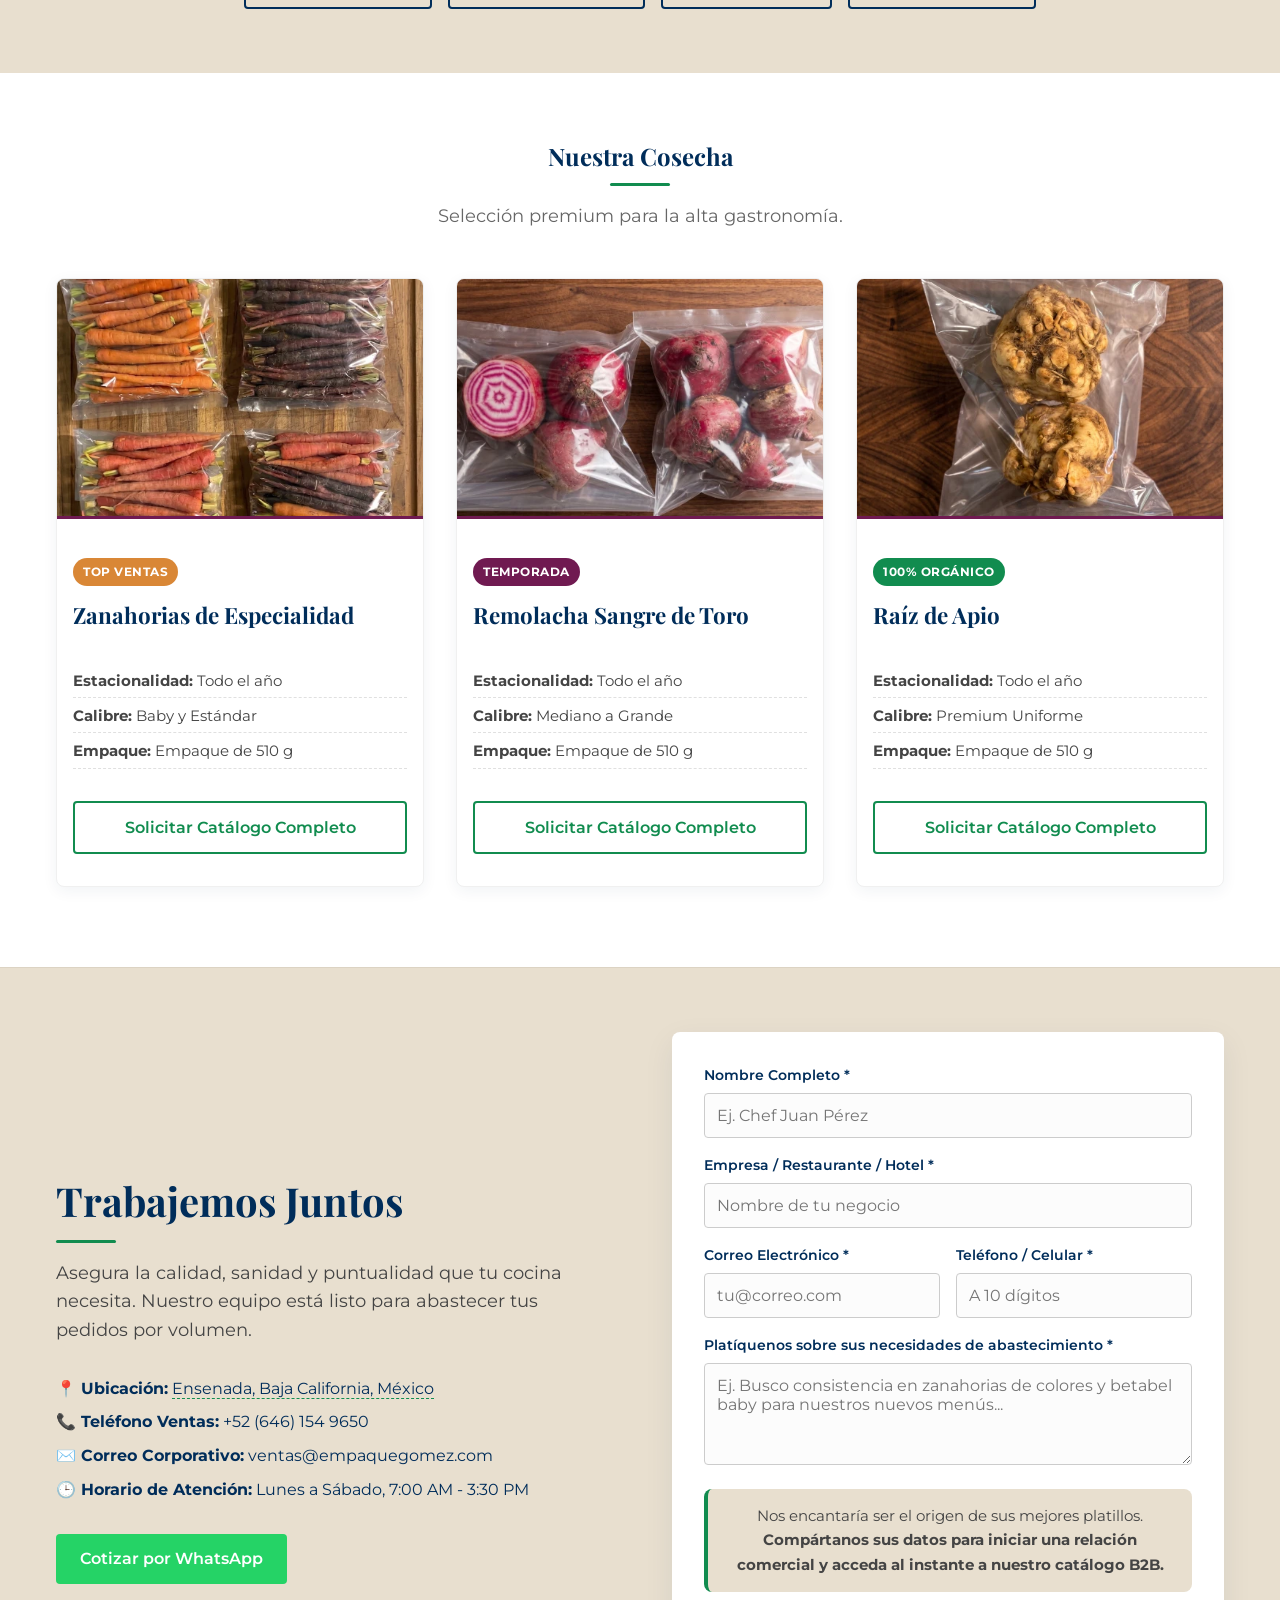
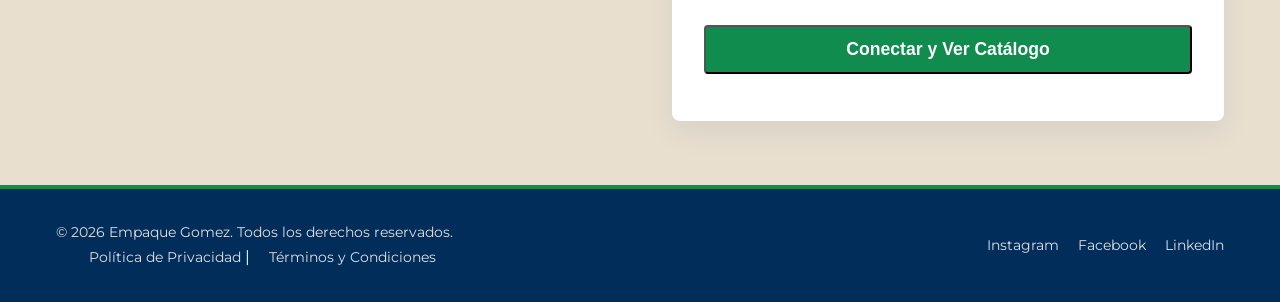
==== commit 6656a260: "Cambio de Horario y Ocultar Seccion De comfiansa" ====
--- a/index.html
+++ b/index.html
@@ -170,13 +170,14 @@
             </div>
         </section>
 
-        <!-- PRUEBA SOCIAL / CONFIANZA -->
+        <!-- PRUEBA SOCIAL / CONFIANZA (Oculto temporalmente hasta tener testimonios reales) -->
+        
+        <!-- 
         <section class="trust">
             <div class="container">
                 <h2>Confían en Nosotros</h2>
                 <p class="section-subtitle">Respaldados por los mejores restaurantes y hoteles de Baja California.</p>
                 
-                <!-- Logos de Clientes (Placeholders elegantes) -->
                 <div class="clients-logos">
                     <div class="logo-placeholder">Hotel Riviera</div>
                     <div class="logo-placeholder">Grupo Gastronómico</div>
@@ -184,9 +185,7 @@
                     <div class="logo-placeholder">Bistró del Valle</div>
                 </div>
 
-                <!-- Testimonios de Clientes -->
                 <div class="testimonials-grid">
-                    <!-- Testimonio 1 -->
                     <div class="testimonial-card">
                         <div class="stars">⭐⭐⭐⭐⭐</div>
                         <p>"La puntualidad en la entrega y la calidad de las hortalizas han elevado el nivel de nuestros platillos. Empaque Gomez es un socio comercial invaluable para nuestra cocina."</p>
@@ -196,7 +195,6 @@
                         </div>
                     </div>
                     
-                    <!-- Testimonio 2 -->
                     <div class="testimonial-card">
                         <div class="stars">⭐⭐⭐⭐⭐</div>
                         <p>"En la hotelería de alto nivel no podemos permitirnos retrasos ni mermas. Desde que trabajamos con ellos, la frescura y la sanidad alimentaria están garantizadas día a día."</p>
@@ -208,6 +206,7 @@
                 </div>
             </div>
         </section>
+        -->
 
         <!-- CONTACTO -->
         <section id="contacto" class="contact">
@@ -223,7 +222,7 @@
                             <p><strong>📍 Ubicación:</strong> <a href="https://maps.app.goo.gl/Wuhnkhsu7fAUBxmu7" target="_blank" rel="noopener noreferrer" class="map-link">Ensenada, Baja California, México</a></p>
                             <p><strong>📞 Teléfono Ventas:</strong> +52 (646) 154 9650</p>
                             <p><strong>✉️ Correo Corporativo:</strong> ventas@empaquegomez.com</p>
-                            <p><strong>🕒 Horario de Atención:</strong> Lunes a Sábado, 6:00 AM - 4:00 PM</p>
+                            <p><strong>🕒 Horario de Atención:</strong> Lunes a Sábado, 7:00 AM - 3:30 PM</p>
                         </div>
                         
                         <!-- Botón Directo a WhatsApp -->
